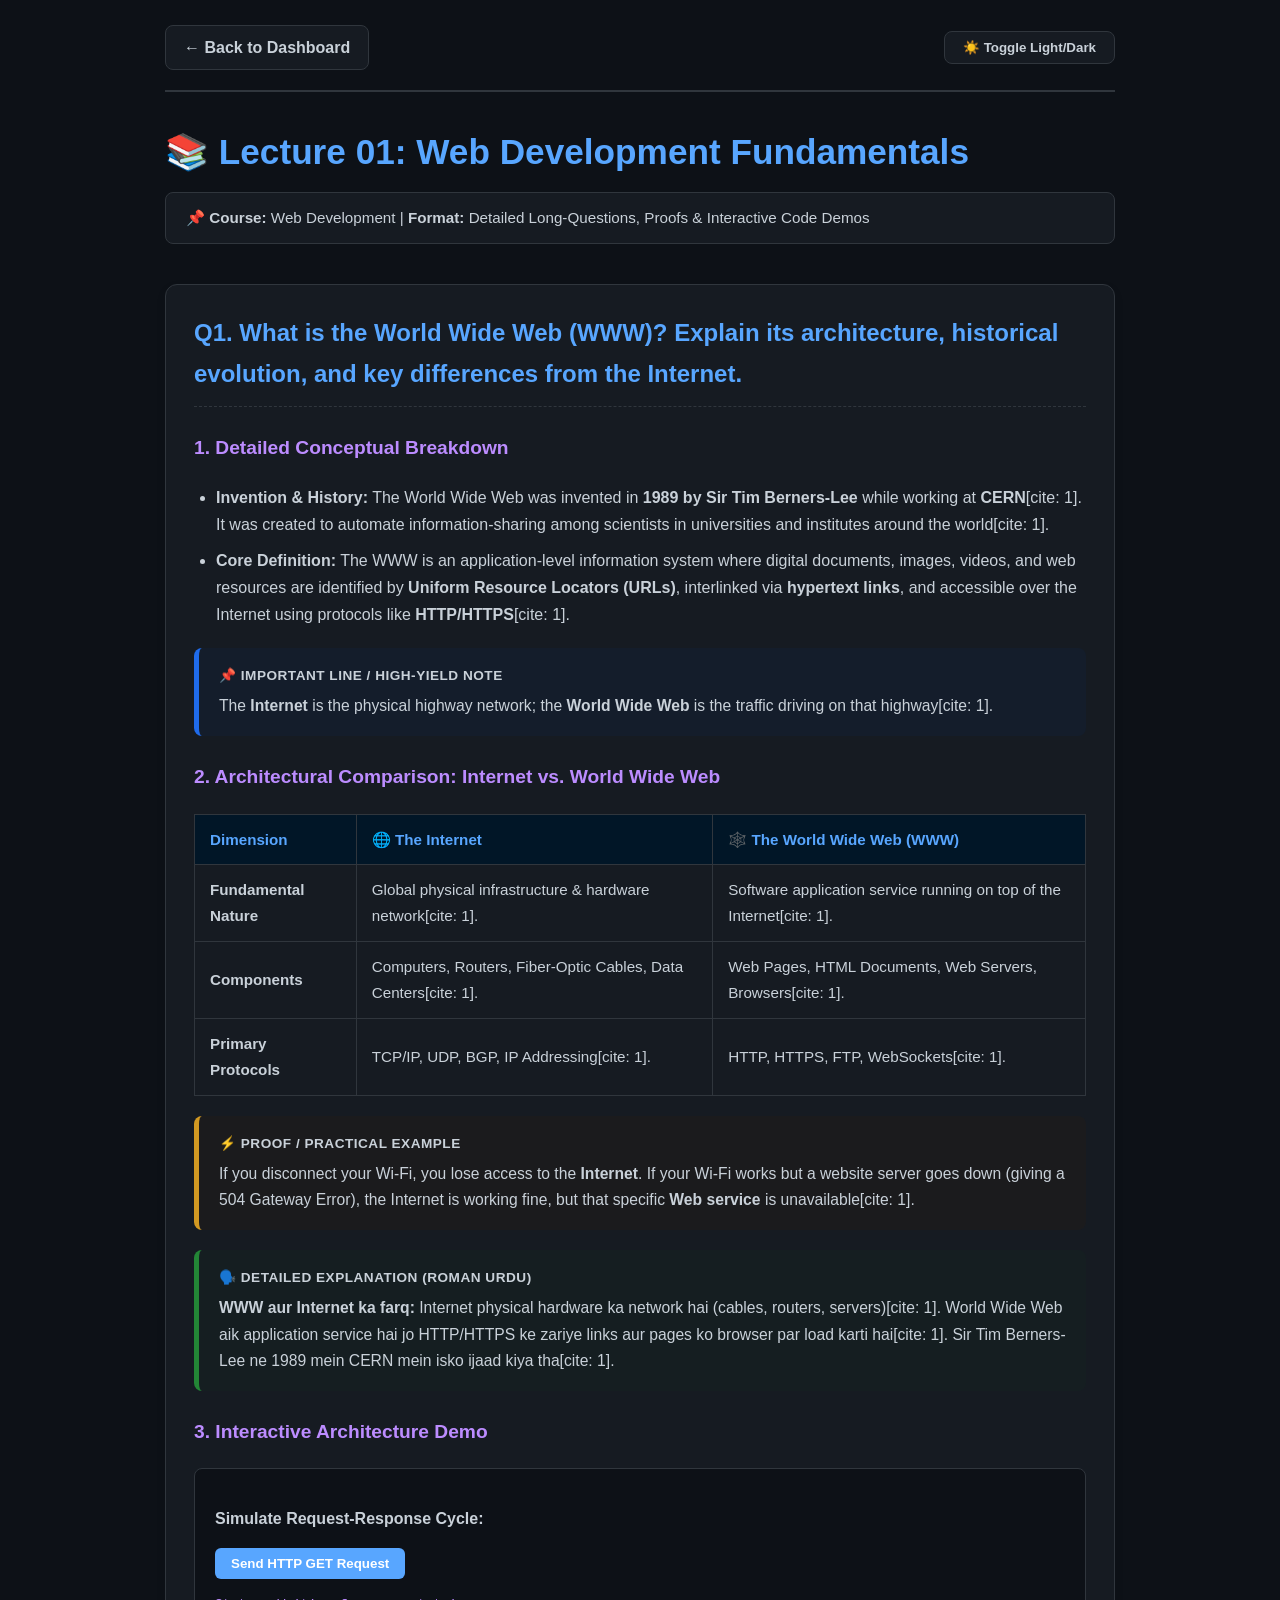
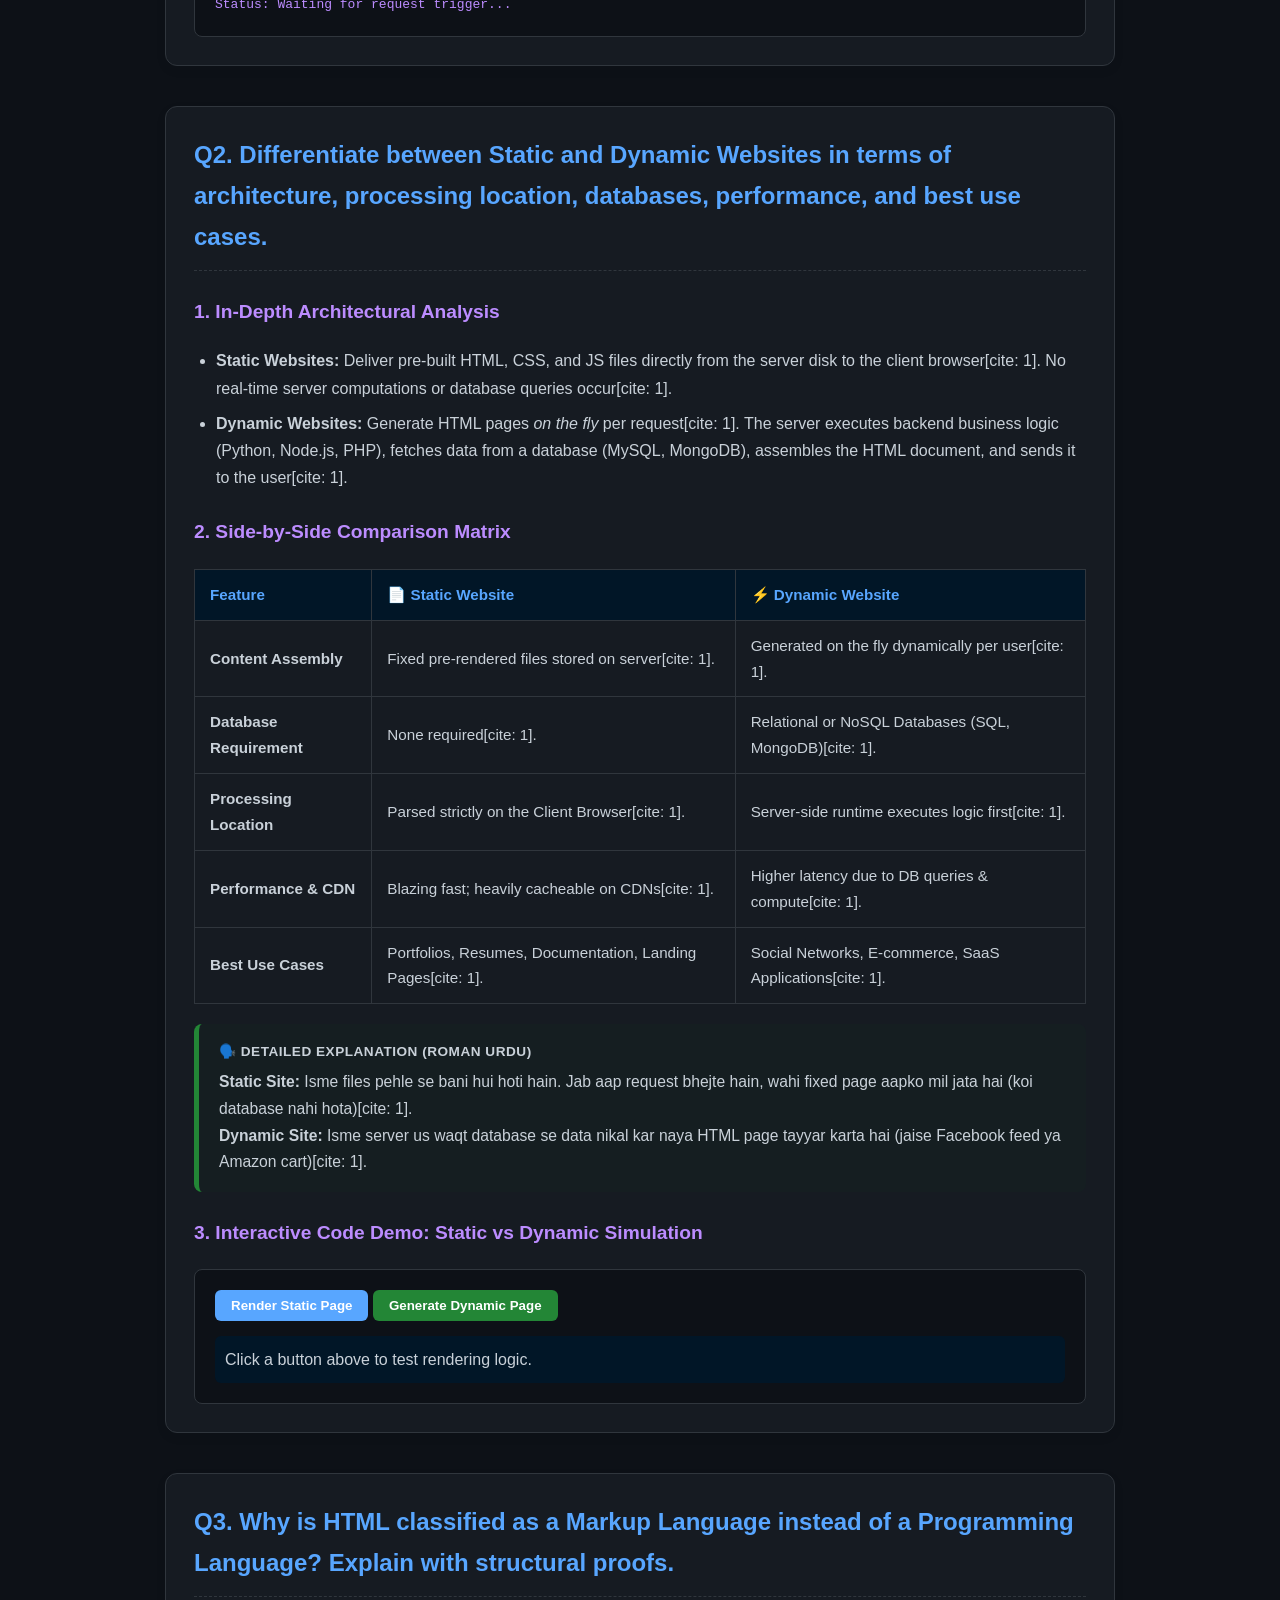
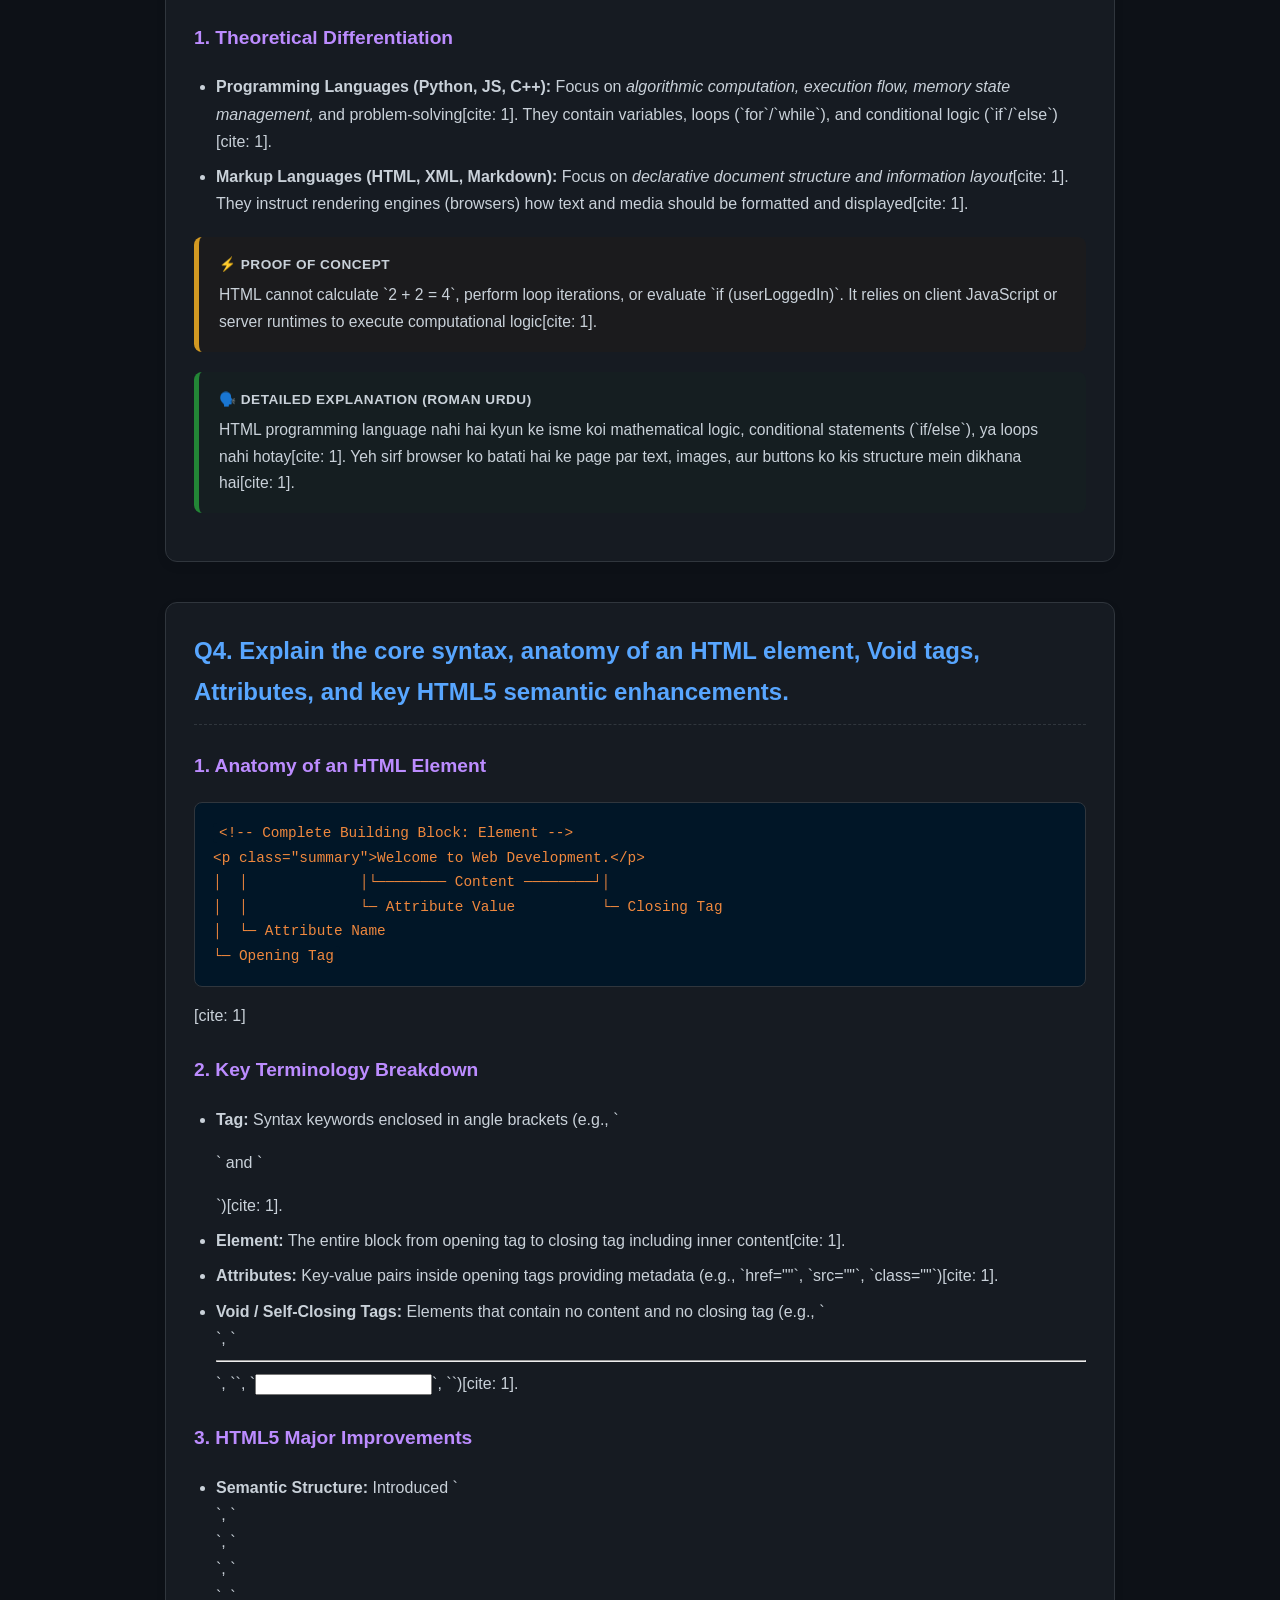
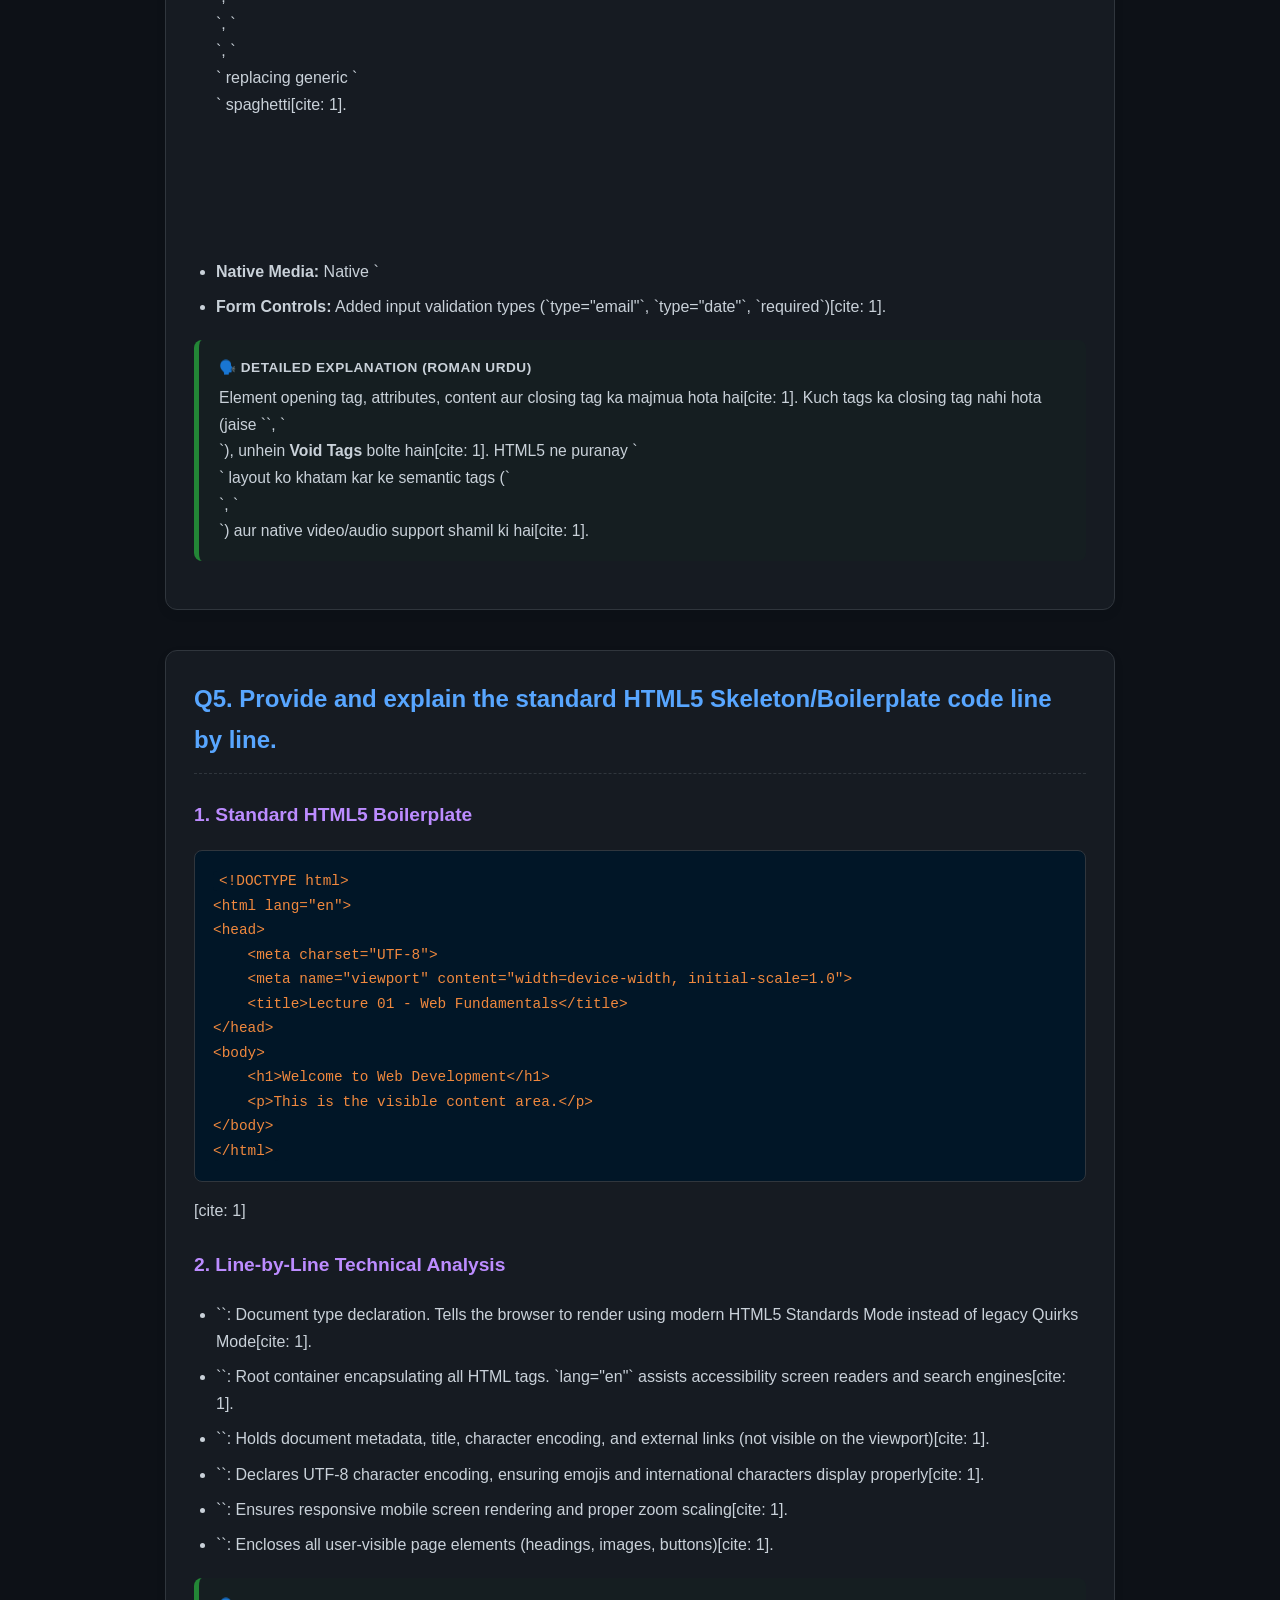
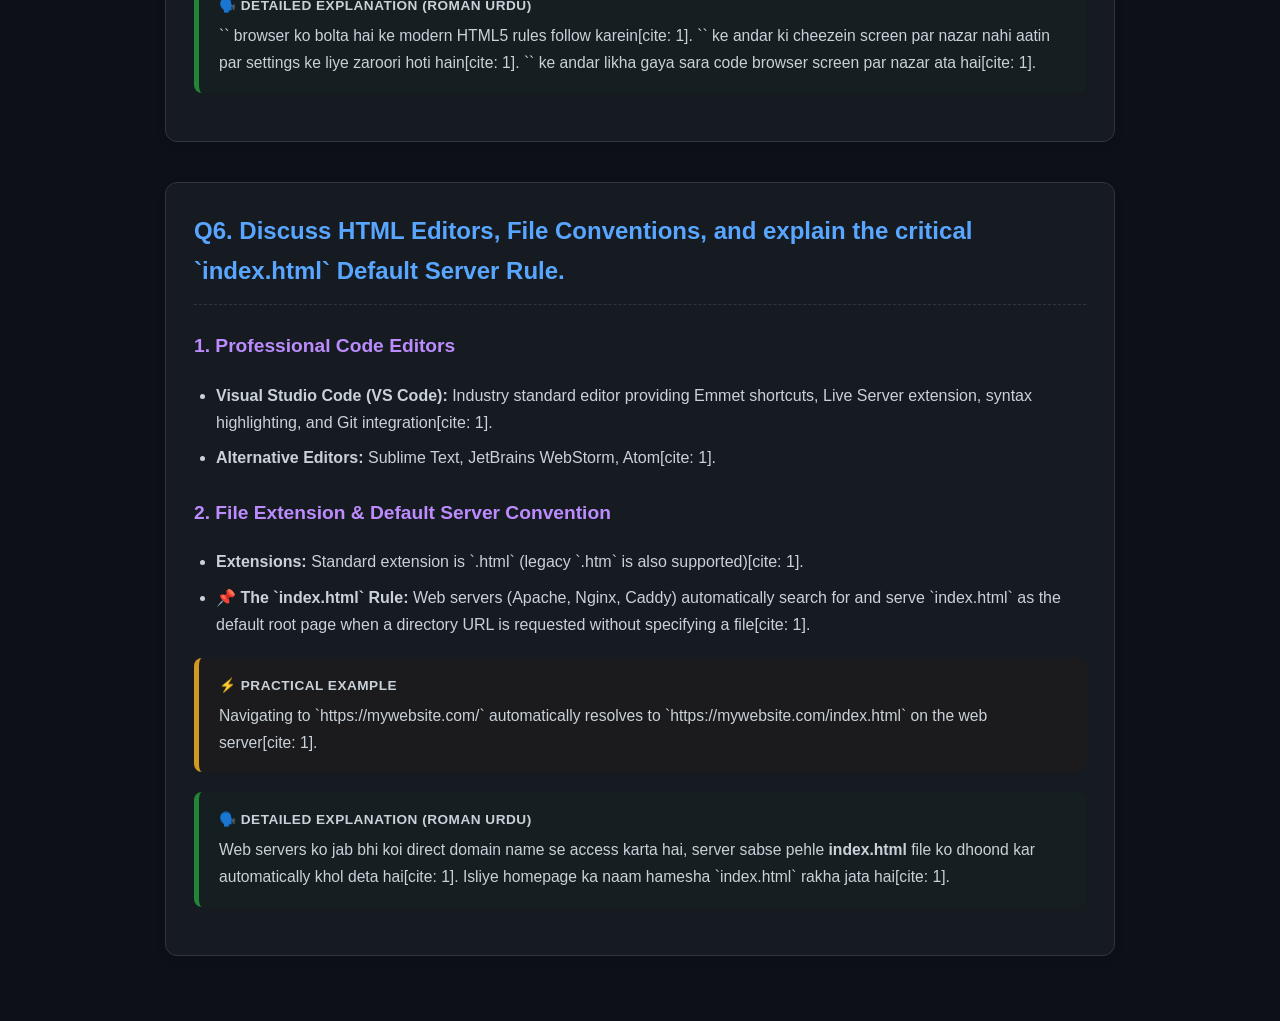
==== lec-1.html @ b2ad48d8 "Create lec-1.html Add comprehensive lecture notes on web fundamentals" ====
<!DOCTYPE html>
<html lang="en" data-theme="dark">
<head>
    <meta charset="UTF-8">
    <meta name="viewport" content="width=device-width, initial-scale=1.0">
    <title>Lecture 01 - Comprehensive Master Notes (Web Fundamentals)</title>
    <style>
        /* ==========================================
           1. CSS VARIABLES & THEME STYLING
           ========================================== */
        :root {
            --bg-color: #0d1117;
            --card-bg: #161b22;
            --border-color: #30363d;
            --text-main: #c9d1d9;
            --text-muted: #8b949e;
            --accent-blue: #58a6ff;
            --accent-green: #238636;
            --accent-yellow: #d29922;
            --accent-purple: #bc8cff;
            --code-bg: #011627;
            --box-info-bg: #0d2d6c22;
            --box-info-border: #1f6beb;
            --box-urdu-bg: #0f382222;
            --box-urdu-border: #238636;
            --box-proof-bg: #3b230022;
            --box-proof-border: #d29922;
        }

        [data-theme="light"] {
            --bg-color: #f6f8fa;
            --card-bg: #ffffff;
            --border-color: #d0d7de;
            --text-main: #24292f;
            --text-muted: #57606a;
            --accent-blue: #0969da;
            --accent-green: #1f883d;
            --accent-yellow: #9a6700;
            --accent-purple: #8250df;
            --code-bg: #f3f4f6;
            --box-info-bg: #ddf4ff;
            --box-info-border: #54aafd;
            --box-urdu-bg: #dafbe1;
            --box-urdu-border: #4ac26b;
            --box-proof-bg: #fff8c5;
            --box-proof-border: #d4a72c;
        }

        body {
            font-family: 'Segoe UI', -apple-system, BlinkMacSystemFont, Roboto, Oxygen, Ubuntu, Cantarell, sans-serif;
            background-color: var(--bg-color);
            color: var(--text-main);
            line-height: 1.7;
            margin: 0;
            padding: 25px 15px;
            transition: all 0.3s ease;
        }

        .container {
            max-width: 950px;
            margin: 0 auto;
        }

        /* Top Navigation Header */
        .top-nav {
            display: flex;
            justify-content: space-between;
            align-items: center;
            padding-bottom: 20px;
            border-bottom: 2px solid var(--border-color);
            margin-bottom: 30px;
        }

        .nav-btn {
            background-color: var(--card-bg);
            color: var(--text-main);
            border: 1px solid var(--border-color);
            padding: 8px 18px;
            border-radius: 8px;
            text-decoration: none;
            font-weight: 600;
            cursor: pointer;
            transition: all 0.2s;
        }

        .nav-btn:hover {
            border-color: var(--accent-blue);
            color: var(--accent-blue);
        }

        /* Main Page Titles */
        .main-title {
            color: var(--accent-blue);
            font-size: 2.2rem;
            margin-bottom: 10px;
        }

        .meta-bar {
            background-color: var(--card-bg);
            border: 1px solid var(--border-color);
            padding: 12px 20px;
            border-radius: 8px;
            font-size: 0.95rem;
            margin-bottom: 40px;
        }

        /* Question Section Block */
        .question-card {
            background-color: var(--card-bg);
            border: 1px solid var(--border-color);
            border-radius: 12px;
            padding: 28px;
            margin-bottom: 40px;
            box-shadow: 0 4px 12px rgba(0, 0, 0, 0.05);
        }

        .question-title {
            color: var(--accent-blue);
            font-size: 1.5rem;
            margin-top: 0;
            border-bottom: 1px dashed var(--border-color);
            padding-bottom: 12px;
        }

        h3 {
            color: var(--accent-purple);
            margin-top: 25px;
            font-size: 1.2rem;
        }

        /* Callout Boxes (Info, Urdu, Proofs) */
        .box {
            padding: 16px 20px;
            border-radius: 8px;
            margin: 20px 0;
            border-left: 5px solid;
            font-size: 0.98rem;
        }

        .box-info {
            background-color: var(--box-info-bg);
            border-color: var(--box-info-border);
        }

        .box-urdu {
            background-color: var(--box-urdu-bg);
            border-color: var(--box-urdu-border);
        }

        .box-proof {
            background-color: var(--box-proof-bg);
            border-color: var(--box-proof-border);
        }

        .box-title {
            font-weight: 700;
            margin-bottom: 6px;
            text-transform: uppercase;
            font-size: 0.85rem;
            letter-spacing: 0.5px;
        }

        /* Lists and Bullets */
        ul, ol {
            padding-left: 22px;
        }

        li {
            margin-bottom: 8px;
        }

        /* Comparison Table Styling */
        .table-responsive {
            overflow-x: auto;
            margin: 20px 0;
        }

        table {
            width: 100%;
            border-collapse: collapse;
            font-size: 0.95rem;
            text-align: left;
        }

        th, td {
            padding: 12px 15px;
            border: 1px solid var(--border-color);
        }

        th {
            background-color: var(--code-bg);
            color: var(--accent-blue);
        }

        /* Code Blocks & Demos */
        pre {
            background-color: var(--code-bg);
            color: #e6edf3;
            padding: 18px;
            border-radius: 8px;
            overflow-x: auto;
            font-family: 'Consolas', 'Courier New', monospace;
            font-size: 0.9rem;
            border: 1px solid var(--border-color);
        }

        code {
            font-family: 'Consolas', 'Courier New', monospace;
            background-color: var(--code-bg);
            color: #f0883e;
            padding: 2px 6px;
            border-radius: 4px;
        }

        .demo-area {
            background: var(--bg-color);
            border: 1px solid var(--border-color);
            padding: 20px;
            border-radius: 8px;
            margin-top: 15px;
        }

        /* Buttons & Interactive Elements */
        .action-btn {
            background-color: var(--accent-blue);
            color: #ffffff;
            border: none;
            padding: 8px 16px;
            border-radius: 6px;
            cursor: pointer;
            font-weight: 600;
        }

        .action-btn:hover {
            opacity: 0.9;
        }
    </style>
</head>
<body>

<div class="container">

    <!-- Top Bar -->
    <div class="top-nav">
        <a href="../index.html" class="nav-btn">← Back to Dashboard</a>
        <button class="nav-btn" id="themeToggleBtn">☀️ Toggle Light/Dark</button>
    </div>

    <!-- Main Header -->
    <h1 class="main-title">📚 Lecture 01: Web Development Fundamentals</h1>
    <div class="meta-bar">
        📌 <strong>Course:</strong> Web Development | <strong>Format:</strong> Detailed Long-Questions, Proofs & Interactive Code Demos
    </div>

    <!-- ==========================================
         QUESTION 1
         ========================================== -->
    <section class="question-card">
        <h2 class="question-title">Q1. What is the World Wide Web (WWW)? Explain its architecture, historical evolution, and key differences from the Internet.</h2>

        <h3>1. Detailed Conceptual Breakdown</h3>
        <ul>
            <li><strong>Invention & History:</strong> The World Wide Web was invented in <strong>1989 by Sir Tim Berners-Lee</strong> while working at <strong>CERN</strong>[cite: 1]. It was created to automate information-sharing among scientists in universities and institutes around the world[cite: 1].</li>
            <li><strong>Core Definition:</strong> The WWW is an application-level information system where digital documents, images, videos, and web resources are identified by <strong>Uniform Resource Locators (URLs)</strong>, interlinked via <strong>hypertext links</strong>, and accessible over the Internet using protocols like <strong>HTTP/HTTPS</strong>[cite: 1].</li>
        </ul>

        <div class="box box-info">
            <div class="box-title">📌 Important Line / High-Yield Note</div>
            The <strong>Internet</strong> is the physical highway network; the <strong>World Wide Web</strong> is the traffic driving on that highway[cite: 1].
        </div>

        <h3>2. Architectural Comparison: Internet vs. World Wide Web</h3>
        <div class="table-responsive">
            <table>
                <thead>
                    <tr>
                        <th>Dimension</th>
                        <th>🌐 The Internet</th>
                        <th>🕸️ The World Wide Web (WWW)</th>
                    </tr>
                </thead>
                <tbody>
                    <tr>
                        <td><strong>Fundamental Nature</strong></td>
                        <td>Global physical infrastructure & hardware network[cite: 1].</td>
                        <td>Software application service running on top of the Internet[cite: 1].</td>
                    </tr>
                    <tr>
                        <td><strong>Components</strong></td>
                        <td>Computers, Routers, Fiber-Optic Cables, Data Centers[cite: 1].</td>
                        <td>Web Pages, HTML Documents, Web Servers, Browsers[cite: 1].</td>
                    </tr>
                    <tr>
                        <td><strong>Primary Protocols</strong></td>
                        <td>TCP/IP, UDP, BGP, IP Addressing[cite: 1].</td>
                        <td>HTTP, HTTPS, FTP, WebSockets[cite: 1].</td>
                    </tr>
                </tbody>
            </table>
        </div>

        <div class="box box-proof">
            <div class="box-title">⚡ Proof / Practical Example</div>
            If you disconnect your Wi-Fi, you lose access to the <strong>Internet</strong>. If your Wi-Fi works but a website server goes down (giving a 504 Gateway Error), the Internet is working fine, but that specific <strong>Web service</strong> is unavailable[cite: 1].
        </div>

        <div class="box box-urdu">
            <div class="box-title">🗣️ Detailed Explanation (Roman Urdu)</div>
            <strong>WWW aur Internet ka farq:</strong> Internet physical hardware ka network hai (cables, routers, servers)[cite: 1]. World Wide Web aik application service hai jo HTTP/HTTPS ke zariye links aur pages ko browser par load karti hai[cite: 1]. Sir Tim Berners-Lee ne 1989 mein CERN mein isko ijaad kiya tha[cite: 1].
        </div>

        <h3>3. Interactive Architecture Demo</h3>
        <div class="demo-area">
            <p><strong>Simulate Request-Response Cycle:</strong></p>
            <button class="action-btn" onclick="runArchitectureDemo()">Send HTTP GET Request</button>
            <div id="archDemoResult" style="margin-top: 15px; font-family: monospace; color: var(--accent-purple);">
                Status: Waiting for request trigger...
            </div>
        </div>
    </section>

    <!-- ==========================================
         QUESTION 2
         ========================================== -->
    <section class="question-card">
        <h2 class="question-title">Q2. Differentiate between Static and Dynamic Websites in terms of architecture, processing location, databases, performance, and best use cases.</h2>

        <h3>1. In-Depth Architectural Analysis</h3>
        <ul>
            <li><strong>Static Websites:</strong> Deliver pre-built HTML, CSS, and JS files directly from the server disk to the client browser[cite: 1]. No real-time server computations or database queries occur[cite: 1].</li>
            <li><strong>Dynamic Websites:</strong> Generate HTML pages <em>on the fly</em> per request[cite: 1]. The server executes backend business logic (Python, Node.js, PHP), fetches data from a database (MySQL, MongoDB), assembles the HTML document, and sends it to the user[cite: 1].</li>
        </ul>

        <h3>2. Side-by-Side Comparison Matrix</h3>
        <div class="table-responsive">
            <table>
                <thead>
                    <tr>
                        <th>Feature</th>
                        <th>📄 Static Website</th>
                        <th>⚡ Dynamic Website</th>
                    </tr>
                </thead>
                <tbody>
                    <tr>
                        <td><strong>Content Assembly</strong></td>
                        <td>Fixed pre-rendered files stored on server[cite: 1].</td>
                        <td>Generated on the fly dynamically per user[cite: 1].</td>
                    </tr>
                    <tr>
                        <td><strong>Database Requirement</strong></td>
                        <td>None required[cite: 1].</td>
                        <td>Relational or NoSQL Databases (SQL, MongoDB)[cite: 1].</td>
                    </tr>
                    <tr>
                        <td><strong>Processing Location</strong></td>
                        <td>Parsed strictly on the Client Browser[cite: 1].</td>
                        <td>Server-side runtime executes logic first[cite: 1].</td>
                    </tr>
                    <tr>
                        <td><strong>Performance & CDN</strong></td>
                        <td>Blazing fast; heavily cacheable on CDNs[cite: 1].</td>
                        <td>Higher latency due to DB queries & compute[cite: 1].</td>
                    </tr>
                    <tr>
                        <td><strong>Best Use Cases</strong></td>
                        <td>Portfolios, Resumes, Documentation, Landing Pages[cite: 1].</td>
                        <td>Social Networks, E-commerce, SaaS Applications[cite: 1].</td>
                    </tr>
                </tbody>
            </table>
        </div>

        <div class="box box-urdu">
            <div class="box-title">🗣️ Detailed Explanation (Roman Urdu)</div>
            <strong>Static Site:</strong> Isme files pehle se bani hui hoti hain. Jab aap request bhejte hain, wahi fixed page aapko mil jata hai (koi database nahi hota)[cite: 1].<br>
            <strong>Dynamic Site:</strong> Isme server us waqt database se data nikal kar naya HTML page tayyar karta hai (jaise Facebook feed ya Amazon cart)[cite: 1].
        </div>

        <h3>3. Interactive Code Demo: Static vs Dynamic Simulation</h3>
        <div class="demo-area">
            <button class="action-btn" onclick="showStaticContent()">Render Static Page</button>
            <button class="action-btn" onclick="generateDynamicContent()" style="background-color: var(--accent-green);">Generate Dynamic Page</button>
            <div id="renderOutput" style="margin-top: 15px; padding: 10px; background: var(--code-bg); border-radius: 6px;">
                Click a button above to test rendering logic.
            </div>
        </div>
    </section>

    <!-- ==========================================
         QUESTION 3
         ========================================== -->
    <section class="question-card">
        <h2 class="question-title">Q3. Why is HTML classified as a Markup Language instead of a Programming Language? Explain with structural proofs.</h2>

        <h3>1. Theoretical Differentiation</h3>
        <ul>
            <li><strong>Programming Languages (Python, JS, C++):</strong> Focus on <em>algorithmic computation, execution flow, memory state management,</em> and problem-solving[cite: 1]. They contain variables, loops (`for`/`while`), and conditional logic (`if`/`else`)[cite: 1].</li>
            <li><strong>Markup Languages (HTML, XML, Markdown):</strong> Focus on <em>declarative document structure and information layout</em>[cite: 1]. They instruct rendering engines (browsers) how text and media should be formatted and displayed[cite: 1].</li>
        </ul>

        <div class="box box-proof">
            <div class="box-title">⚡ Proof of Concept</div>
            HTML cannot calculate `2 + 2 = 4`, perform loop iterations, or evaluate `if (userLoggedIn)`. It relies on client JavaScript or server runtimes to execute computational logic[cite: 1].
        </div>

        <div class="box box-urdu">
            <div class="box-title">🗣️ Detailed Explanation (Roman Urdu)</div>
            HTML programming language nahi hai kyun ke isme koi mathematical logic, conditional statements (`if/else`), ya loops nahi hotay[cite: 1]. Yeh sirf browser ko batati hai ke page par text, images, aur buttons ko kis structure mein dikhana hai[cite: 1].
        </div>
    </section>

    <!-- ==========================================
         QUESTION 4
         ========================================== -->
    <section class="question-card">
        <h2 class="question-title">Q4. Explain the core syntax, anatomy of an HTML element, Void tags, Attributes, and key HTML5 semantic enhancements.</h2>

        <h3>1. Anatomy of an HTML Element</h3>
        <pre><code>&lt;!-- Complete Building Block: Element --&gt;
&lt;p class="summary"&gt;Welcome to Web Development.&lt;/p&gt;
│  │             │└──────── Content ────────┘│
│  │             └─ Attribute Value          └─ Closing Tag
│  └─ Attribute Name
└─ Opening Tag</code></pre>[cite: 1]

        <h3>2. Key Terminology Breakdown</h3>
        <ul>
            <li><strong>Tag:</strong> Syntax keywords enclosed in angle brackets (e.g., `<p>` and `</p>`)[cite: 1].</li>
            <li><strong>Element:</strong> The entire block from opening tag to closing tag including inner content[cite: 1].</li>
            <li><strong>Attributes:</strong> Key-value pairs inside opening tags providing metadata (e.g., `href=""`, `src=""`, `class=""`)[cite: 1].</li>
            <li><strong>Void / Self-Closing Tags:</strong> Elements that contain no content and no closing tag (e.g., `<br>`, `<hr>`, `<img>`, `<input>`, `<meta>`)[cite: 1].</li>
        </ul>

        <h3>3. HTML5 Major Improvements</h3>
        <ul>
            <li><strong>Semantic Structure:</strong> Introduced `<header>`, `<nav>`, `<main>`, `<article>`, `<section>`, `<aside>`, `<footer>` replacing generic `<div>` spaghetti[cite: 1].</li>
            <li><strong>Native Media:</strong> Native `<video>` and `<audio>` tags removed dependence on plugins like Adobe Flash[cite: 1].</li>
            <li><strong>Form Controls:</strong> Added input validation types (`type="email"`, `type="date"`, `required`)[cite: 1].</li>
        </ul>

        <div class="box box-urdu">
            <div class="box-title">🗣️ Detailed Explanation (Roman Urdu)</div>
            Element opening tag, attributes, content aur closing tag ka majmua hota hai[cite: 1]. Kuch tags ka closing tag nahi hota (jaise `<img>`, `<br>`), unhein <strong>Void Tags</strong> bolte hain[cite: 1]. HTML5 ne puranay `<div>` layout ko khatam kar ke semantic tags (`<header>`, `<footer>`) aur native video/audio support shamil ki hai[cite: 1].
        </div>
    </section>

    <!-- ==========================================
         QUESTION 5
         ========================================== -->
    <section class="question-card">
        <h2 class="question-title">Q5. Provide and explain the standard HTML5 Skeleton/Boilerplate code line by line.</h2>

        <h3>1. Standard HTML5 Boilerplate</h3>
        <pre><code>&lt;!DOCTYPE html&gt;
&lt;html lang="en"&gt;
&lt;head&gt;
    &lt;meta charset="UTF-8"&gt;
    &lt;meta name="viewport" content="width=device-width, initial-scale=1.0"&gt;
    &lt;title&gt;Lecture 01 - Web Fundamentals&lt;/title&gt;
&lt;/head&gt;
&lt;body&gt;
    &lt;h1&gt;Welcome to Web Development&lt;/h1&gt;
    &lt;p&gt;This is the visible content area.&lt;/p&gt;
&lt;/body&gt;
&lt;/html&gt;</code></pre>[cite: 1]

        <h3>2. Line-by-Line Technical Analysis</h3>
        <ul>
            <li>`<!DOCTYPE html>`: Document type declaration. Tells the browser to render using modern HTML5 Standards Mode instead of legacy Quirks Mode[cite: 1].</li>
            <li>`<html lang="en">`: Root container encapsulating all HTML tags. `lang="en"` assists accessibility screen readers and search engines[cite: 1].</li>
            <li>`<head>`: Holds document metadata, title, character encoding, and external links (not visible on the viewport)[cite: 1].</li>
            <li>`<meta charset="UTF-8">`: Declares UTF-8 character encoding, ensuring emojis and international characters display properly[cite: 1].</li>
            <li>`<meta name="viewport" content="...">`: Ensures responsive mobile screen rendering and proper zoom scaling[cite: 1].</li>
            <li>`<body>`: Encloses all user-visible page elements (headings, images, buttons)[cite: 1].</li>
        </ul>

        <div class="box box-urdu">
            <div class="box-title">🗣️ Detailed Explanation (Roman Urdu)</div>
            `<!DOCTYPE html>` browser ko bolta hai ke modern HTML5 rules follow karein[cite: 1]. `<head>` ke andar ki cheezein screen par nazar nahi aatin par settings ke liye zaroori hoti hain[cite: 1]. `<body>` ke andar likha gaya sara code browser screen par nazar ata hai[cite: 1].
        </div>
    </section>

    <!-- ==========================================
         QUESTION 6
         ========================================== -->
    <section class="question-card">
        <h2 class="question-title">Q6. Discuss HTML Editors, File Conventions, and explain the critical `index.html` Default Server Rule.</h2>

        <h3>1. Professional Code Editors</h3>
        <ul>
            <li><strong>Visual Studio Code (VS Code):</strong> Industry standard editor providing Emmet shortcuts, Live Server extension, syntax highlighting, and Git integration[cite: 1].</li>
            <li><strong>Alternative Editors:</strong> Sublime Text, JetBrains WebStorm, Atom[cite: 1].</li>
        </ul>

        <h3>2. File Extension & Default Server Convention</h3>
        <ul>
            <li><strong>Extensions:</strong> Standard extension is `.html` (legacy `.htm` is also supported)[cite: 1].</li>
            <li>📌 <strong>The `index.html` Rule:</strong> Web servers (Apache, Nginx, Caddy) automatically search for and serve `index.html` as the default root page when a directory URL is requested without specifying a file[cite: 1].</li>
        </ul>

        <div class="box box-proof">
            <div class="box-title">⚡ Practical Example</div>
            Navigating to `https://mywebsite.com/` automatically resolves to `https://mywebsite.com/index.html` on the web server[cite: 1].
        </div>

        <div class="box box-urdu">
            <div class="box-title">🗣️ Detailed Explanation (Roman Urdu)</div>
            Web servers ko jab bhi koi direct domain name se access karta hai, server sabse pehle <strong>index.html</strong> file ko dhoond kar automatically khol deta hai[cite: 1]. Isliye homepage ka naam hamesha `index.html` rakha jata hai[cite: 1].
        </div>
    </section>

</div>

<!-- ==========================================
     JAVASCRIPT LOGIC (ALL IN ONE FILE)
     ========================================== -->
<script>
    // 1. Theme Toggle Logic
    const themeBtn = document.getElementById('themeToggleBtn');
    const htmlTag = document.documentElement;

    themeBtn.addEventListener('click', () => {
        const currentTheme = htmlTag.getAttribute('data-theme');
        if (currentTheme === 'dark') {
            htmlTag.setAttribute('data-theme', 'light');
        } else {
            htmlTag.setAttribute('data-theme', 'dark');
        }
    });

    // 2. Interactive Architecture Demo (Q1)
    function runArchitectureDemo() {
        const resultDiv = document.getElementById('archDemoResult');
        resultDiv.innerHTML = "⏳ 1. Client sends HTTP GET request to Server...";
        
        setTimeout(() => {
            resultDiv.innerHTML = "🔍 2. Server processes request & fetches index.html...";
        }, 1000);

        setTimeout(() => {
            resultDiv.innerHTML = "✅ 3. HTTP 200 OK Response returned! Page Rendered successfully.";
        }, 2200);
    }

    // 3. Static vs Dynamic Simulation (Q2)
    function showStaticContent() {
        const out = document.getElementById('renderOutput');
        out.innerHTML = `<strong>📄 Static Render:</strong> Returned fixed pre-written file content stored on server disk.<br><code>&lt;h1&gt;Welcome User&lt;/h1&gt;</code>`;
    }

    function generateDynamicContent() {
        const out = document.getElementById('renderOutput');
        const now = new Date().toLocaleTimeString();
        const randomUser = ["Bilal", "Ali", "Usman", "Sara"][Math.floor(Math.random() * 4)];
        out.innerHTML = `<strong>⚡ Dynamic Render (Database Query Success):</strong><br>Welcome back, <code>${randomUser}</code>! Live Time fetched from server: <code>${now}</code>`;
    }
</script>

</body>
</html>
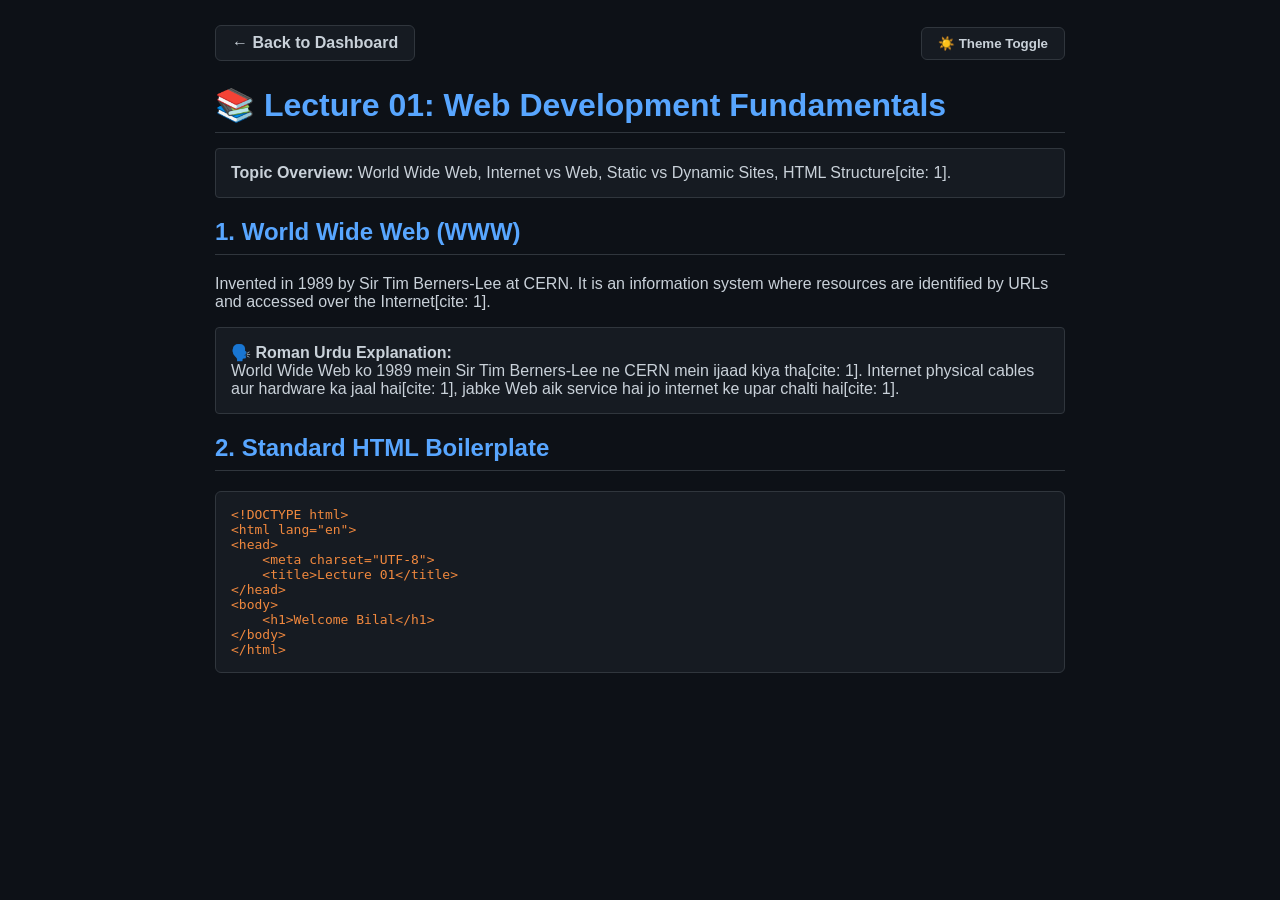
==== commit 21b16e99: "Refactor lecture HTML structure and styles Updated title and modified layout styles for better prese" ====
--- a/lec-1.html
+++ b/lec-1.html
@@ -3,559 +3,58 @@
 <head>
     <meta charset="UTF-8">
     <meta name="viewport" content="width=device-width, initial-scale=1.0">
-    <title>Lecture 01 - Comprehensive Master Notes (Web Fundamentals)</title>
+    <title>Lecture 01 - Web Fundamentals</title>
+    <link rel="stylesheet" href="style.css">
     <style>
-        /* ==========================================
-           1. CSS VARIABLES & THEME STYLING
-           ========================================== */
-        :root {
-            --bg-color: #0d1117;
-            --card-bg: #161b22;
-            --border-color: #30363d;
-            --text-main: #c9d1d9;
-            --text-muted: #8b949e;
-            --accent-blue: #58a6ff;
-            --accent-green: #238636;
-            --accent-yellow: #d29922;
-            --accent-purple: #bc8cff;
-            --code-bg: #011627;
-            --box-info-bg: #0d2d6c22;
-            --box-info-border: #1f6beb;
-            --box-urdu-bg: #0f382222;
-            --box-urdu-border: #238636;
-            --box-proof-bg: #3b230022;
-            --box-proof-border: #d29922;
-        }
-
-        [data-theme="light"] {
-            --bg-color: #f6f8fa;
-            --card-bg: #ffffff;
-            --border-color: #d0d7de;
-            --text-main: #24292f;
-            --text-muted: #57606a;
-            --accent-blue: #0969da;
-            --accent-green: #1f883d;
-            --accent-yellow: #9a6700;
-            --accent-purple: #8250df;
-            --code-bg: #f3f4f6;
-            --box-info-bg: #ddf4ff;
-            --box-info-border: #54aafd;
-            --box-urdu-bg: #dafbe1;
-            --box-urdu-border: #4ac26b;
-            --box-proof-bg: #fff8c5;
-            --box-proof-border: #d4a72c;
-        }
-
-        body {
-            font-family: 'Segoe UI', -apple-system, BlinkMacSystemFont, Roboto, Oxygen, Ubuntu, Cantarell, sans-serif;
-            background-color: var(--bg-color);
-            color: var(--text-main);
-            line-height: 1.7;
-            margin: 0;
-            padding: 25px 15px;
-            transition: all 0.3s ease;
-        }
-
-        .container {
-            max-width: 950px;
-            margin: 0 auto;
-        }
-
-        /* Top Navigation Header */
-        .top-nav {
-            display: flex;
-            justify-content: space-between;
-            align-items: center;
-            padding-bottom: 20px;
-            border-bottom: 2px solid var(--border-color);
-            margin-bottom: 30px;
-        }
-
-        .nav-btn {
-            background-color: var(--card-bg);
-            color: var(--text-main);
-            border: 1px solid var(--border-color);
-            padding: 8px 18px;
-            border-radius: 8px;
-            text-decoration: none;
-            font-weight: 600;
-            cursor: pointer;
-            transition: all 0.2s;
-        }
-
-        .nav-btn:hover {
-            border-color: var(--accent-blue);
-            color: var(--accent-blue);
-        }
-
-        /* Main Page Titles */
-        .main-title {
-            color: var(--accent-blue);
-            font-size: 2.2rem;
-            margin-bottom: 10px;
-        }
-
-        .meta-bar {
-            background-color: var(--card-bg);
-            border: 1px solid var(--border-color);
-            padding: 12px 20px;
-            border-radius: 8px;
-            font-size: 0.95rem;
-            margin-bottom: 40px;
-        }
-
-        /* Question Section Block */
-        .question-card {
-            background-color: var(--card-bg);
-            border: 1px solid var(--border-color);
-            border-radius: 12px;
-            padding: 28px;
-            margin-bottom: 40px;
-            box-shadow: 0 4px 12px rgba(0, 0, 0, 0.05);
-        }
-
-        .question-title {
-            color: var(--accent-blue);
-            font-size: 1.5rem;
-            margin-top: 0;
-            border-bottom: 1px dashed var(--border-color);
-            padding-bottom: 12px;
-        }
-
-        h3 {
-            color: var(--accent-purple);
-            margin-top: 25px;
-            font-size: 1.2rem;
-        }
-
-        /* Callout Boxes (Info, Urdu, Proofs) */
-        .box {
-            padding: 16px 20px;
-            border-radius: 8px;
-            margin: 20px 0;
-            border-left: 5px solid;
-            font-size: 0.98rem;
-        }
-
-        .box-info {
-            background-color: var(--box-info-bg);
-            border-color: var(--box-info-border);
-        }
-
-        .box-urdu {
-            background-color: var(--box-urdu-bg);
-            border-color: var(--box-urdu-border);
-        }
-
-        .box-proof {
-            background-color: var(--box-proof-bg);
-            border-color: var(--box-proof-border);
-        }
-
-        .box-title {
-            font-weight: 700;
-            margin-bottom: 6px;
-            text-transform: uppercase;
-            font-size: 0.85rem;
-            letter-spacing: 0.5px;
-        }
-
-        /* Lists and Bullets */
-        ul, ol {
-            padding-left: 22px;
-        }
-
-        li {
-            margin-bottom: 8px;
-        }
-
-        /* Comparison Table Styling */
-        .table-responsive {
-            overflow-x: auto;
-            margin: 20px 0;
-        }
-
-        table {
-            width: 100%;
-            border-collapse: collapse;
-            font-size: 0.95rem;
-            text-align: left;
-        }
-
-        th, td {
-            padding: 12px 15px;
-            border: 1px solid var(--border-color);
-        }
-
-        th {
-            background-color: var(--code-bg);
-            color: var(--accent-blue);
-        }
-
-        /* Code Blocks & Demos */
-        pre {
-            background-color: var(--code-bg);
-            color: #e6edf3;
-            padding: 18px;
-            border-radius: 8px;
-            overflow-x: auto;
-            font-family: 'Consolas', 'Courier New', monospace;
-            font-size: 0.9rem;
-            border: 1px solid var(--border-color);
-        }
-
-        code {
-            font-family: 'Consolas', 'Courier New', monospace;
-            background-color: var(--code-bg);
-            color: #f0883e;
-            padding: 2px 6px;
-            border-radius: 4px;
-        }
-
-        .demo-area {
-            background: var(--bg-color);
-            border: 1px solid var(--border-color);
-            padding: 20px;
-            border-radius: 8px;
-            margin-top: 15px;
-        }
-
-        /* Buttons & Interactive Elements */
-        .action-btn {
-            background-color: var(--accent-blue);
-            color: #ffffff;
-            border: none;
-            padding: 8px 16px;
-            border-radius: 6px;
-            cursor: pointer;
-            font-weight: 600;
-        }
-
-        .action-btn:hover {
-            opacity: 0.9;
-        }
+        body { max-width: 850px; margin: 0 auto; padding: 25px; }
+        .top-nav { display: flex; justify-content: space-between; margin-bottom: 25px; align-items: center; }
+        .back-btn { padding: 8px 16px; background: var(--card-bg); border: 1px solid var(--border-color); border-radius: 6px; color: var(--text-color); font-weight: bold; text-decoration: none; }
+        h1, h2 { color: var(--accent-color); border-bottom: 1px solid var(--border-color); padding-bottom: 8px; }
+        .highlight { background-color: var(--card-bg); border-left: 4px solid var(--accent-color); padding: 15px; margin: 15px 0; border-radius: 4px; border: 1px solid var(--border-color); }
+        .urdu-exp { background-color: var(--card-bg); border-left: 4px solid #238636; padding: 15px; margin: 15px 0; border-radius: 4px; border: 1px solid var(--border-color); }
+        pre { background-color: var(--card-bg); padding: 15px; border-radius: 6px; overflow-x: auto; border: 1px solid var(--border-color); }
+        code { color: #f0883e; font-family: monospace; }
     </style>
 </head>
 <body>
 
-<div class="container">
+<div class="top-nav">
+    <a href="index.html" class="back-btn">← Back to Dashboard</a>
+    <button onclick="toggleTheme()" class="back-btn" id="themeBtn">☀️ Theme Toggle</button>
+</div>
 
-    <!-- Top Bar -->
-    <div class="top-nav">
-        <a href="../index.html" class="nav-btn">← Back to Dashboard</a>
-        <button class="nav-btn" id="themeToggleBtn">☀️ Toggle Light/Dark</button>
-    </div>
+<h1>📚 Lecture 01: Web Development Fundamentals</h1>
 
-    <!-- Main Header -->
-    <h1 class="main-title">📚 Lecture 01: Web Development Fundamentals</h1>
-    <div class="meta-bar">
-        📌 <strong>Course:</strong> Web Development | <strong>Format:</strong> Detailed Long-Questions, Proofs & Interactive Code Demos
-    </div>
+<div class="highlight">
+    <strong>Topic Overview:</strong> World Wide Web, Internet vs Web, Static vs Dynamic Sites, HTML Structure[cite: 1].
+</div>
 
-    <!-- ==========================================
-         QUESTION 1
-         ========================================== -->
-    <section class="question-card">
-        <h2 class="question-title">Q1. What is the World Wide Web (WWW)? Explain its architecture, historical evolution, and key differences from the Internet.</h2>
+<h2>1. World Wide Web (WWW)</h2>
+<p>Invented in 1989 by Sir Tim Berners-Lee at CERN. It is an information system where resources are identified by URLs and accessed over the Internet[cite: 1].</p>
 
-        <h3>1. Detailed Conceptual Breakdown</h3>
-        <ul>
-            <li><strong>Invention & History:</strong> The World Wide Web was invented in <strong>1989 by Sir Tim Berners-Lee</strong> while working at <strong>CERN</strong>[cite: 1]. It was created to automate information-sharing among scientists in universities and institutes around the world[cite: 1].</li>
-            <li><strong>Core Definition:</strong> The WWW is an application-level information system where digital documents, images, videos, and web resources are identified by <strong>Uniform Resource Locators (URLs)</strong>, interlinked via <strong>hypertext links</strong>, and accessible over the Internet using protocols like <strong>HTTP/HTTPS</strong>[cite: 1].</li>
-        </ul>
+<div class="urdu-exp">
+    <strong>🗣️ Roman Urdu Explanation:</strong><br>
+    World Wide Web ko 1989 mein Sir Tim Berners-Lee ne CERN mein ijaad kiya tha[cite: 1]. Internet physical cables aur hardware ka jaal hai[cite: 1], jabke Web aik service hai jo internet ke upar chalti hai[cite: 1].
+</div>
 
-        <div class="box box-info">
-            <div class="box-title">📌 Important Line / High-Yield Note</div>
-            The <strong>Internet</strong> is the physical highway network; the <strong>World Wide Web</strong> is the traffic driving on that highway[cite: 1].
-        </div>
-
-        <h3>2. Architectural Comparison: Internet vs. World Wide Web</h3>
-        <div class="table-responsive">
-            <table>
-                <thead>
-                    <tr>
-                        <th>Dimension</th>
-                        <th>🌐 The Internet</th>
-                        <th>🕸️ The World Wide Web (WWW)</th>
-                    </tr>
-                </thead>
-                <tbody>
-                    <tr>
-                        <td><strong>Fundamental Nature</strong></td>
-                        <td>Global physical infrastructure & hardware network[cite: 1].</td>
-                        <td>Software application service running on top of the Internet[cite: 1].</td>
-                    </tr>
-                    <tr>
-                        <td><strong>Components</strong></td>
-                        <td>Computers, Routers, Fiber-Optic Cables, Data Centers[cite: 1].</td>
-                        <td>Web Pages, HTML Documents, Web Servers, Browsers[cite: 1].</td>
-                    </tr>
-                    <tr>
-                        <td><strong>Primary Protocols</strong></td>
-                        <td>TCP/IP, UDP, BGP, IP Addressing[cite: 1].</td>
-                        <td>HTTP, HTTPS, FTP, WebSockets[cite: 1].</td>
-                    </tr>
-                </tbody>
-            </table>
-        </div>
-
-        <div class="box box-proof">
-            <div class="box-title">⚡ Proof / Practical Example</div>
-            If you disconnect your Wi-Fi, you lose access to the <strong>Internet</strong>. If your Wi-Fi works but a website server goes down (giving a 504 Gateway Error), the Internet is working fine, but that specific <strong>Web service</strong> is unavailable[cite: 1].
-        </div>
-
-        <div class="box box-urdu">
-            <div class="box-title">🗣️ Detailed Explanation (Roman Urdu)</div>
-            <strong>WWW aur Internet ka farq:</strong> Internet physical hardware ka network hai (cables, routers, servers)[cite: 1]. World Wide Web aik application service hai jo HTTP/HTTPS ke zariye links aur pages ko browser par load karti hai[cite: 1]. Sir Tim Berners-Lee ne 1989 mein CERN mein isko ijaad kiya tha[cite: 1].
-        </div>
-
-        <h3>3. Interactive Architecture Demo</h3>
-        <div class="demo-area">
-            <p><strong>Simulate Request-Response Cycle:</strong></p>
-            <button class="action-btn" onclick="runArchitectureDemo()">Send HTTP GET Request</button>
-            <div id="archDemoResult" style="margin-top: 15px; font-family: monospace; color: var(--accent-purple);">
-                Status: Waiting for request trigger...
-            </div>
-        </div>
-    </section>
-
-    <!-- ==========================================
-         QUESTION 2
-         ========================================== -->
-    <section class="question-card">
-        <h2 class="question-title">Q2. Differentiate between Static and Dynamic Websites in terms of architecture, processing location, databases, performance, and best use cases.</h2>
-
-        <h3>1. In-Depth Architectural Analysis</h3>
-        <ul>
-            <li><strong>Static Websites:</strong> Deliver pre-built HTML, CSS, and JS files directly from the server disk to the client browser[cite: 1]. No real-time server computations or database queries occur[cite: 1].</li>
-            <li><strong>Dynamic Websites:</strong> Generate HTML pages <em>on the fly</em> per request[cite: 1]. The server executes backend business logic (Python, Node.js, PHP), fetches data from a database (MySQL, MongoDB), assembles the HTML document, and sends it to the user[cite: 1].</li>
-        </ul>
-
-        <h3>2. Side-by-Side Comparison Matrix</h3>
-        <div class="table-responsive">
-            <table>
-                <thead>
-                    <tr>
-                        <th>Feature</th>
-                        <th>📄 Static Website</th>
-                        <th>⚡ Dynamic Website</th>
-                    </tr>
-                </thead>
-                <tbody>
-                    <tr>
-                        <td><strong>Content Assembly</strong></td>
-                        <td>Fixed pre-rendered files stored on server[cite: 1].</td>
-                        <td>Generated on the fly dynamically per user[cite: 1].</td>
-                    </tr>
-                    <tr>
-                        <td><strong>Database Requirement</strong></td>
-                        <td>None required[cite: 1].</td>
-                        <td>Relational or NoSQL Databases (SQL, MongoDB)[cite: 1].</td>
-                    </tr>
-                    <tr>
-                        <td><strong>Processing Location</strong></td>
-                        <td>Parsed strictly on the Client Browser[cite: 1].</td>
-                        <td>Server-side runtime executes logic first[cite: 1].</td>
-                    </tr>
-                    <tr>
-                        <td><strong>Performance & CDN</strong></td>
-                        <td>Blazing fast; heavily cacheable on CDNs[cite: 1].</td>
-                        <td>Higher latency due to DB queries & compute[cite: 1].</td>
-                    </tr>
-                    <tr>
-                        <td><strong>Best Use Cases</strong></td>
-                        <td>Portfolios, Resumes, Documentation, Landing Pages[cite: 1].</td>
-                        <td>Social Networks, E-commerce, SaaS Applications[cite: 1].</td>
-                    </tr>
-                </tbody>
-            </table>
-        </div>
-
-        <div class="box box-urdu">
-            <div class="box-title">🗣️ Detailed Explanation (Roman Urdu)</div>
-            <strong>Static Site:</strong> Isme files pehle se bani hui hoti hain. Jab aap request bhejte hain, wahi fixed page aapko mil jata hai (koi database nahi hota)[cite: 1].<br>
-            <strong>Dynamic Site:</strong> Isme server us waqt database se data nikal kar naya HTML page tayyar karta hai (jaise Facebook feed ya Amazon cart)[cite: 1].
-        </div>
-
-        <h3>3. Interactive Code Demo: Static vs Dynamic Simulation</h3>
-        <div class="demo-area">
-            <button class="action-btn" onclick="showStaticContent()">Render Static Page</button>
-            <button class="action-btn" onclick="generateDynamicContent()" style="background-color: var(--accent-green);">Generate Dynamic Page</button>
-            <div id="renderOutput" style="margin-top: 15px; padding: 10px; background: var(--code-bg); border-radius: 6px;">
-                Click a button above to test rendering logic.
-            </div>
-        </div>
-    </section>
-
-    <!-- ==========================================
-         QUESTION 3
-         ========================================== -->
-    <section class="question-card">
-        <h2 class="question-title">Q3. Why is HTML classified as a Markup Language instead of a Programming Language? Explain with structural proofs.</h2>
-
-        <h3>1. Theoretical Differentiation</h3>
-        <ul>
-            <li><strong>Programming Languages (Python, JS, C++):</strong> Focus on <em>algorithmic computation, execution flow, memory state management,</em> and problem-solving[cite: 1]. They contain variables, loops (`for`/`while`), and conditional logic (`if`/`else`)[cite: 1].</li>
-            <li><strong>Markup Languages (HTML, XML, Markdown):</strong> Focus on <em>declarative document structure and information layout</em>[cite: 1]. They instruct rendering engines (browsers) how text and media should be formatted and displayed[cite: 1].</li>
-        </ul>
-
-        <div class="box box-proof">
-            <div class="box-title">⚡ Proof of Concept</div>
-            HTML cannot calculate `2 + 2 = 4`, perform loop iterations, or evaluate `if (userLoggedIn)`. It relies on client JavaScript or server runtimes to execute computational logic[cite: 1].
-        </div>
-
-        <div class="box box-urdu">
-            <div class="box-title">🗣️ Detailed Explanation (Roman Urdu)</div>
-            HTML programming language nahi hai kyun ke isme koi mathematical logic, conditional statements (`if/else`), ya loops nahi hotay[cite: 1]. Yeh sirf browser ko batati hai ke page par text, images, aur buttons ko kis structure mein dikhana hai[cite: 1].
-        </div>
-    </section>
-
-    <!-- ==========================================
-         QUESTION 4
-         ========================================== -->
-    <section class="question-card">
-        <h2 class="question-title">Q4. Explain the core syntax, anatomy of an HTML element, Void tags, Attributes, and key HTML5 semantic enhancements.</h2>
-
-        <h3>1. Anatomy of an HTML Element</h3>
-        <pre><code>&lt;!-- Complete Building Block: Element --&gt;
-&lt;p class="summary"&gt;Welcome to Web Development.&lt;/p&gt;
-│  │             │└──────── Content ────────┘│
-│  │             └─ Attribute Value          └─ Closing Tag
-│  └─ Attribute Name
-└─ Opening Tag</code></pre>[cite: 1]
-
-        <h3>2. Key Terminology Breakdown</h3>
-        <ul>
-            <li><strong>Tag:</strong> Syntax keywords enclosed in angle brackets (e.g., `<p>` and `</p>`)[cite: 1].</li>
-            <li><strong>Element:</strong> The entire block from opening tag to closing tag including inner content[cite: 1].</li>
-            <li><strong>Attributes:</strong> Key-value pairs inside opening tags providing metadata (e.g., `href=""`, `src=""`, `class=""`)[cite: 1].</li>
-            <li><strong>Void / Self-Closing Tags:</strong> Elements that contain no content and no closing tag (e.g., `<br>`, `<hr>`, `<img>`, `<input>`, `<meta>`)[cite: 1].</li>
-        </ul>
-
-        <h3>3. HTML5 Major Improvements</h3>
-        <ul>
-            <li><strong>Semantic Structure:</strong> Introduced `<header>`, `<nav>`, `<main>`, `<article>`, `<section>`, `<aside>`, `<footer>` replacing generic `<div>` spaghetti[cite: 1].</li>
-            <li><strong>Native Media:</strong> Native `<video>` and `<audio>` tags removed dependence on plugins like Adobe Flash[cite: 1].</li>
-            <li><strong>Form Controls:</strong> Added input validation types (`type="email"`, `type="date"`, `required`)[cite: 1].</li>
-        </ul>
-
-        <div class="box box-urdu">
-            <div class="box-title">🗣️ Detailed Explanation (Roman Urdu)</div>
-            Element opening tag, attributes, content aur closing tag ka majmua hota hai[cite: 1]. Kuch tags ka closing tag nahi hota (jaise `<img>`, `<br>`), unhein <strong>Void Tags</strong> bolte hain[cite: 1]. HTML5 ne puranay `<div>` layout ko khatam kar ke semantic tags (`<header>`, `<footer>`) aur native video/audio support shamil ki hai[cite: 1].
-        </div>
-    </section>
-
-    <!-- ==========================================
-         QUESTION 5
-         ========================================== -->
-    <section class="question-card">
-        <h2 class="question-title">Q5. Provide and explain the standard HTML5 Skeleton/Boilerplate code line by line.</h2>
-
-        <h3>1. Standard HTML5 Boilerplate</h3>
-        <pre><code>&lt;!DOCTYPE html&gt;
+<h2>2. Standard HTML Boilerplate</h2>
+<pre><code>&lt;!DOCTYPE html&gt;
 &lt;html lang="en"&gt;
 &lt;head&gt;
     &lt;meta charset="UTF-8"&gt;
-    &lt;meta name="viewport" content="width=device-width, initial-scale=1.0"&gt;
-    &lt;title&gt;Lecture 01 - Web Fundamentals&lt;/title&gt;
+    &lt;title&gt;Lecture 01&lt;/title&gt;
 &lt;/head&gt;
 &lt;body&gt;
-    &lt;h1&gt;Welcome to Web Development&lt;/h1&gt;
-    &lt;p&gt;This is the visible content area.&lt;/p&gt;
+    &lt;h1&gt;Welcome Bilal&lt;/h1&gt;
 &lt;/body&gt;
-&lt;/html&gt;</code></pre>[cite: 1]
+&lt;/html&gt;</code></pre>
 
-        <h3>2. Line-by-Line Technical Analysis</h3>
-        <ul>
-            <li>`<!DOCTYPE html>`: Document type declaration. Tells the browser to render using modern HTML5 Standards Mode instead of legacy Quirks Mode[cite: 1].</li>
-            <li>`<html lang="en">`: Root container encapsulating all HTML tags. `lang="en"` assists accessibility screen readers and search engines[cite: 1].</li>
-            <li>`<head>`: Holds document metadata, title, character encoding, and external links (not visible on the viewport)[cite: 1].</li>
-            <li>`<meta charset="UTF-8">`: Declares UTF-8 character encoding, ensuring emojis and international characters display properly[cite: 1].</li>
-            <li>`<meta name="viewport" content="...">`: Ensures responsive mobile screen rendering and proper zoom scaling[cite: 1].</li>
-            <li>`<body>`: Encloses all user-visible page elements (headings, images, buttons)[cite: 1].</li>
-        </ul>
-
-        <div class="box box-urdu">
-            <div class="box-title">🗣️ Detailed Explanation (Roman Urdu)</div>
-            `<!DOCTYPE html>` browser ko bolta hai ke modern HTML5 rules follow karein[cite: 1]. `<head>` ke andar ki cheezein screen par nazar nahi aatin par settings ke liye zaroori hoti hain[cite: 1]. `<body>` ke andar likha gaya sara code browser screen par nazar ata hai[cite: 1].
-        </div>
-    </section>
-
-    <!-- ==========================================
-         QUESTION 6
-         ========================================== -->
-    <section class="question-card">
-        <h2 class="question-title">Q6. Discuss HTML Editors, File Conventions, and explain the critical `index.html` Default Server Rule.</h2>
-
-        <h3>1. Professional Code Editors</h3>
-        <ul>
-            <li><strong>Visual Studio Code (VS Code):</strong> Industry standard editor providing Emmet shortcuts, Live Server extension, syntax highlighting, and Git integration[cite: 1].</li>
-            <li><strong>Alternative Editors:</strong> Sublime Text, JetBrains WebStorm, Atom[cite: 1].</li>
-        </ul>
-
-        <h3>2. File Extension & Default Server Convention</h3>
-        <ul>
-            <li><strong>Extensions:</strong> Standard extension is `.html` (legacy `.htm` is also supported)[cite: 1].</li>
-            <li>📌 <strong>The `index.html` Rule:</strong> Web servers (Apache, Nginx, Caddy) automatically search for and serve `index.html` as the default root page when a directory URL is requested without specifying a file[cite: 1].</li>
-        </ul>
-
-        <div class="box box-proof">
-            <div class="box-title">⚡ Practical Example</div>
-            Navigating to `https://mywebsite.com/` automatically resolves to `https://mywebsite.com/index.html` on the web server[cite: 1].
-        </div>
-
-        <div class="box box-urdu">
-            <div class="box-title">🗣️ Detailed Explanation (Roman Urdu)</div>
-            Web servers ko jab bhi koi direct domain name se access karta hai, server sabse pehle <strong>index.html</strong> file ko dhoond kar automatically khol deta hai[cite: 1]. Isliye homepage ka naam hamesha `index.html` rakha jata hai[cite: 1].
-        </div>
-    </section>
-
-</div>
-
-<!-- ==========================================
-     JAVASCRIPT LOGIC (ALL IN ONE FILE)
-     ========================================== -->
 <script>
-    // 1. Theme Toggle Logic
-    const themeBtn = document.getElementById('themeToggleBtn');
-    const htmlTag = document.documentElement;
-
-    themeBtn.addEventListener('click', () => {
-        const currentTheme = htmlTag.getAttribute('data-theme');
-        if (currentTheme === 'dark') {
-            htmlTag.setAttribute('data-theme', 'light');
-        } else {
-            htmlTag.setAttribute('data-theme', 'dark');
-        }
-    });
-
-    // 2. Interactive Architecture Demo (Q1)
-    function runArchitectureDemo() {
-        const resultDiv = document.getElementById('archDemoResult');
-        resultDiv.innerHTML = "⏳ 1. Client sends HTTP GET request to Server...";
-        
-        setTimeout(() => {
-            resultDiv.innerHTML = "🔍 2. Server processes request & fetches index.html...";
-        }, 1000);
-
-        setTimeout(() => {
-            resultDiv.innerHTML = "✅ 3. HTTP 200 OK Response returned! Page Rendered successfully.";
-        }, 2200);
-    }
-
-    // 3. Static vs Dynamic Simulation (Q2)
-    function showStaticContent() {
-        const out = document.getElementById('renderOutput');
-        out.innerHTML = `<strong>📄 Static Render:</strong> Returned fixed pre-written file content stored on server disk.<br><code>&lt;h1&gt;Welcome User&lt;/h1&gt;</code>`;
-    }
-
-    function generateDynamicContent() {
-        const out = document.getElementById('renderOutput');
-        const now = new Date().toLocaleTimeString();
-        const randomUser = ["Bilal", "Ali", "Usman", "Sara"][Math.floor(Math.random() * 4)];
-        out.innerHTML = `<strong>⚡ Dynamic Render (Database Query Success):</strong><br>Welcome back, <code>${randomUser}</code>! Live Time fetched from server: <code>${now}</code>`;
+    function toggleTheme() {
+        const html = document.documentElement;
+        const current = html.getAttribute('data-theme');
+        html.setAttribute('data-theme', current === 'dark' ? 'light' : 'dark');
     }
 </script>
-
 </body>
 </html>
--- a/style.css
+++ b/style.css
@@ -0,0 +1,144 @@
+:root {
+    --bg-color: #0d1117;
+    --card-bg: #161b22;
+    --border-color: #30363d;
+    --text-color: #c9d1d9;
+    --text-muted: #8b949e;
+    --accent-color: #58a6ff;
+    --success-color: #238636;
+    --upcoming-color: #6e7681;
+}
+
+[data-theme="light"] {
+    --bg-color: #f6f8fa;
+    --card-bg: #ffffff;
+    --border-color: #d0d7de;
+    --text-color: #24292f;
+    --text-muted: #57606a;
+    --accent-color: #0969da;
+    --success-color: #1f883d;
+    --upcoming-color: #8c959f;
+}
+
+body {
+    font-family: 'Segoe UI', Tahoma, Geneva, Verdana, sans-serif;
+    background-color: var(--bg-color);
+    color: var(--text-color);
+    margin: 0;
+    padding: 20px;
+    transition: background 0.3s, color 0.3s;
+}
+
+.container {
+    max-width: 1100px;
+    margin: 0 auto;
+}
+
+header {
+    padding: 20px 0 30px 0;
+    border-bottom: 1px solid var(--border-color);
+    margin-bottom: 30px;
+}
+
+.header-top {
+    display: flex;
+    justify-content: space-between;
+    align-items: center;
+}
+
+h1 {
+    color: var(--accent-color);
+    margin: 0 0 10px 0;
+}
+
+.theme-toggle {
+    background-color: var(--card-bg);
+    color: var(--text-color);
+    border: 1px solid var(--border-color);
+    padding: 8px 14px;
+    border-radius: 6px;
+    cursor: pointer;
+    font-weight: bold;
+}
+
+.controls-bar {
+    display: flex;
+    justify-content: space-between;
+    align-items: center;
+    margin-top: 20px;
+    gap: 15px;
+    flex-wrap: wrap;
+}
+
+.stats {
+    background-color: var(--card-bg);
+    padding: 10px 18px;
+    border-radius: 20px;
+    border: 1px solid var(--border-color);
+    font-size: 14px;
+}
+
+.search-box input {
+    background-color: var(--card-bg);
+    color: var(--text-color);
+    border: 1px solid var(--border-color);
+    padding: 10px 15px;
+    border-radius: 8px;
+    width: 280px;
+    font-size: 14px;
+}
+
+.lecture-grid {
+    display: grid;
+    grid-template-columns: repeat(auto-fill, minmax(220px, 1fr));
+    gap: 20px;
+}
+
+.card {
+    background-color: var(--card-bg);
+    border: 1px solid var(--border-color);
+    border-radius: 10px;
+    padding: 20px;
+    transition: transform 0.2s, border-color 0.2s;
+    text-decoration: none;
+    color: inherit;
+    display: flex;
+    flex-direction: column;
+    justify-content: space-between;
+}
+
+.card:hover {
+    transform: translateY(-4px);
+    border-color: var(--accent-color);
+}
+
+.card-header {
+    display: flex;
+    justify-content: space-between;
+    align-items: center;
+    margin-bottom: 10px;
+}
+
+.card-tag {
+    color: white;
+    padding: 3px 8px;
+    border-radius: 5px;
+    font-size: 12px;
+    font-weight: bold;
+}
+
+.card-tag.completed { background-color: var(--success-color); }
+.card-tag.upcoming { background-color: var(--upcoming-color); }
+
+.card h3 {
+    margin: 10px 0 8px 0;
+    font-size: 20px;
+    color: var(--accent-color);
+}
+
+.card p {
+    font-size: 13px;
+    color: var(--text-muted);
+    margin: 0;
+    line-height: 1.4;
+}
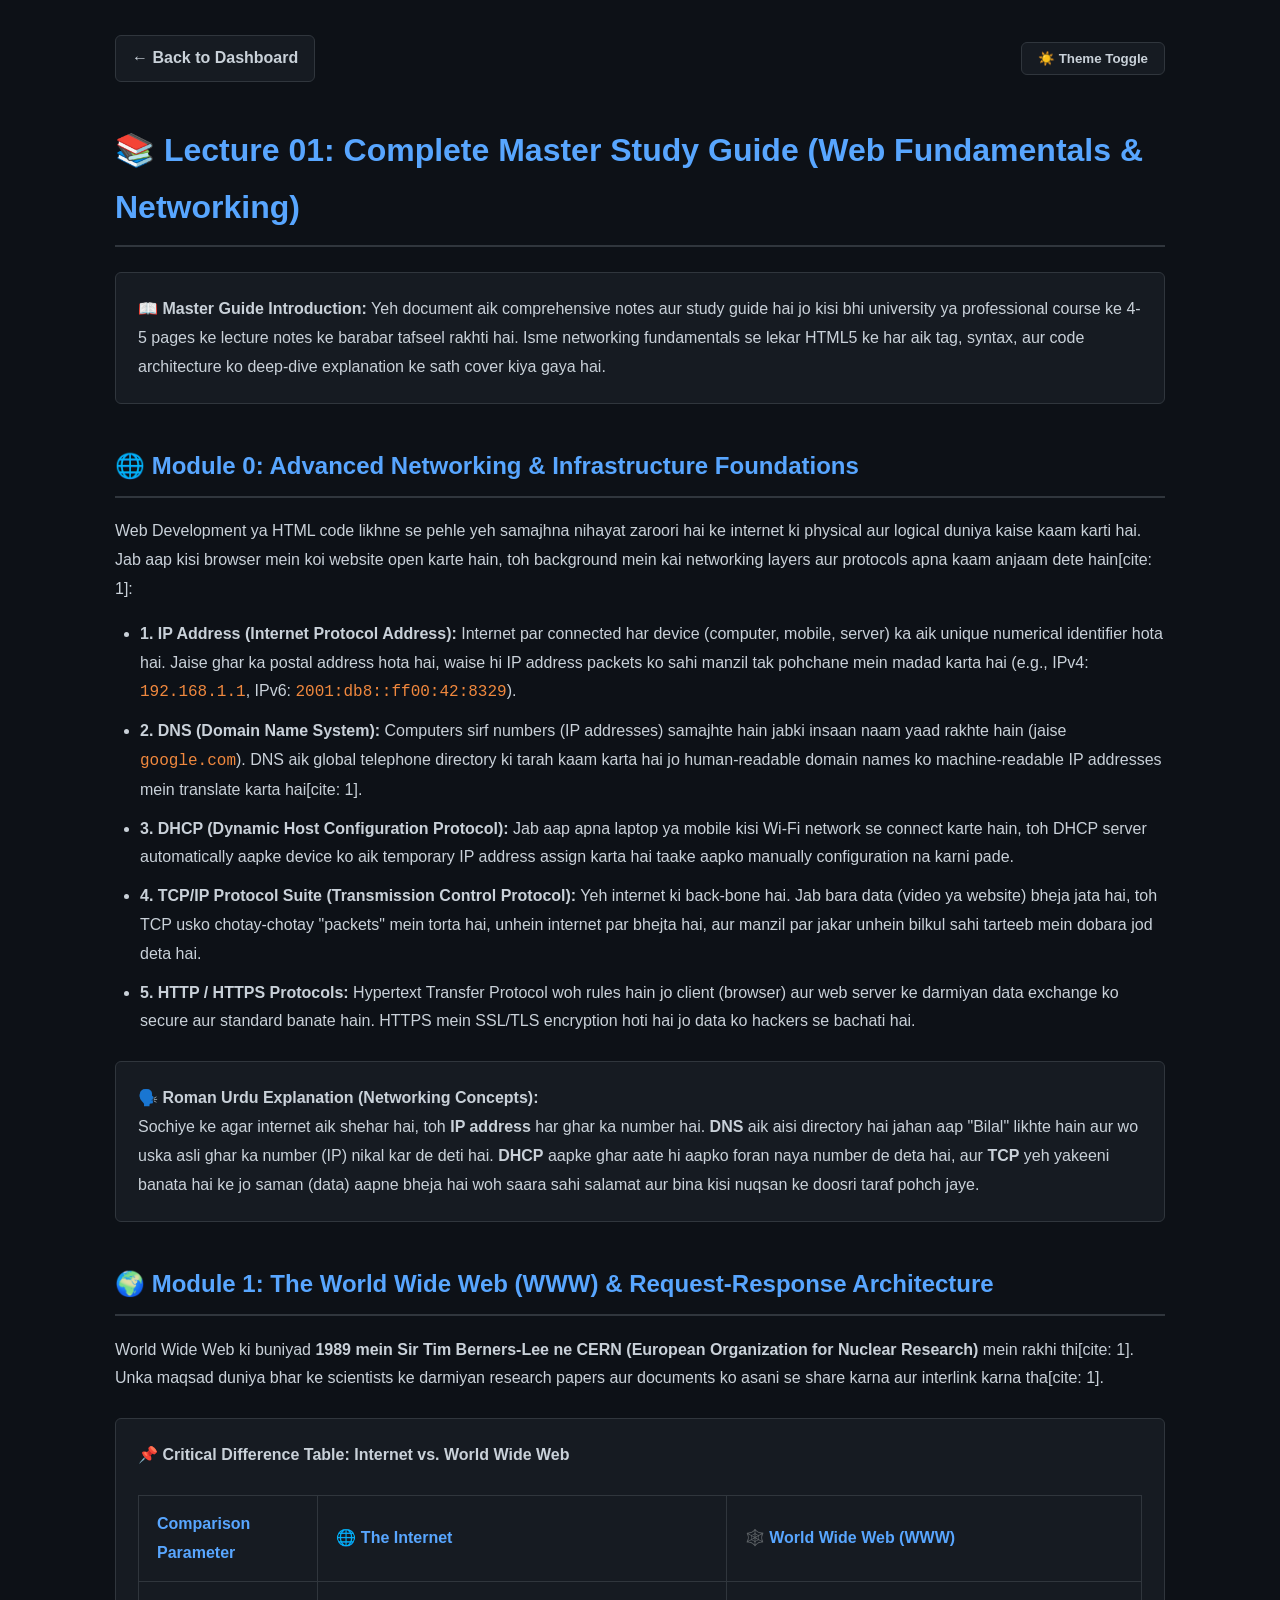
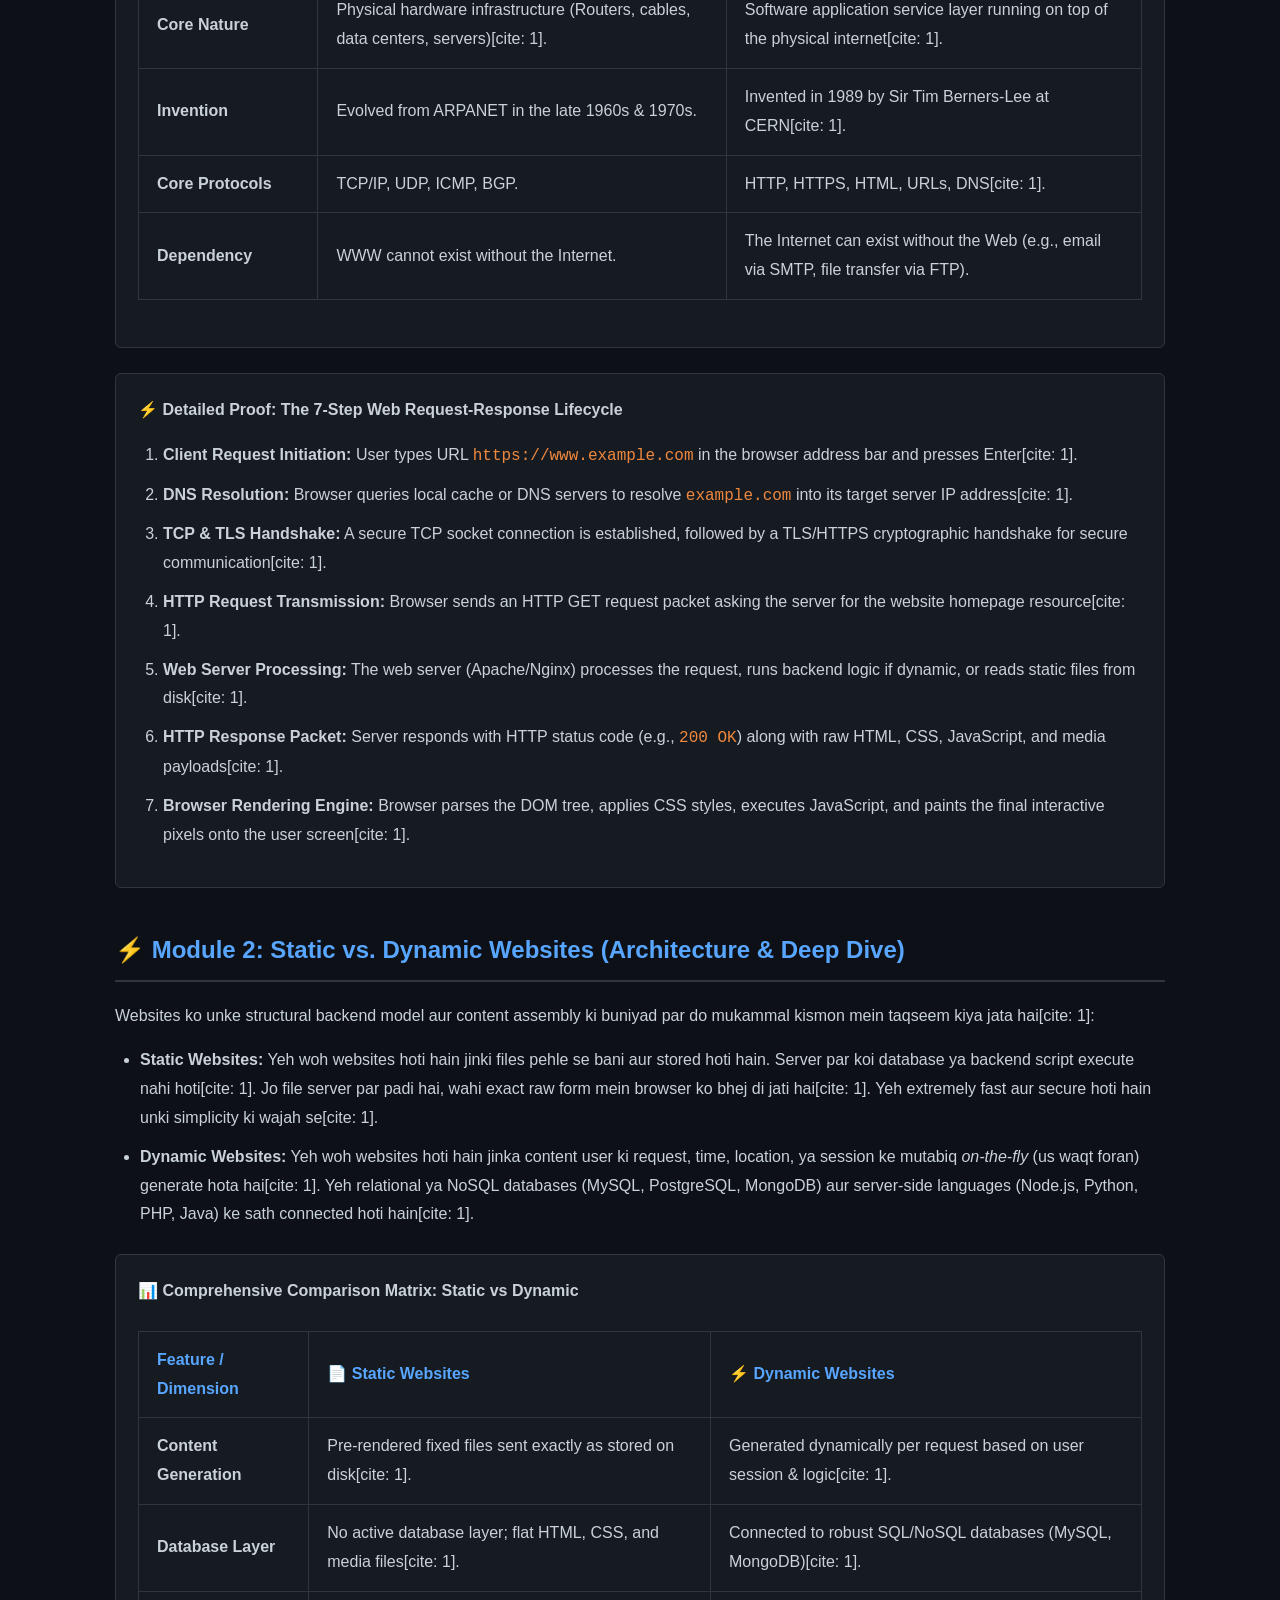
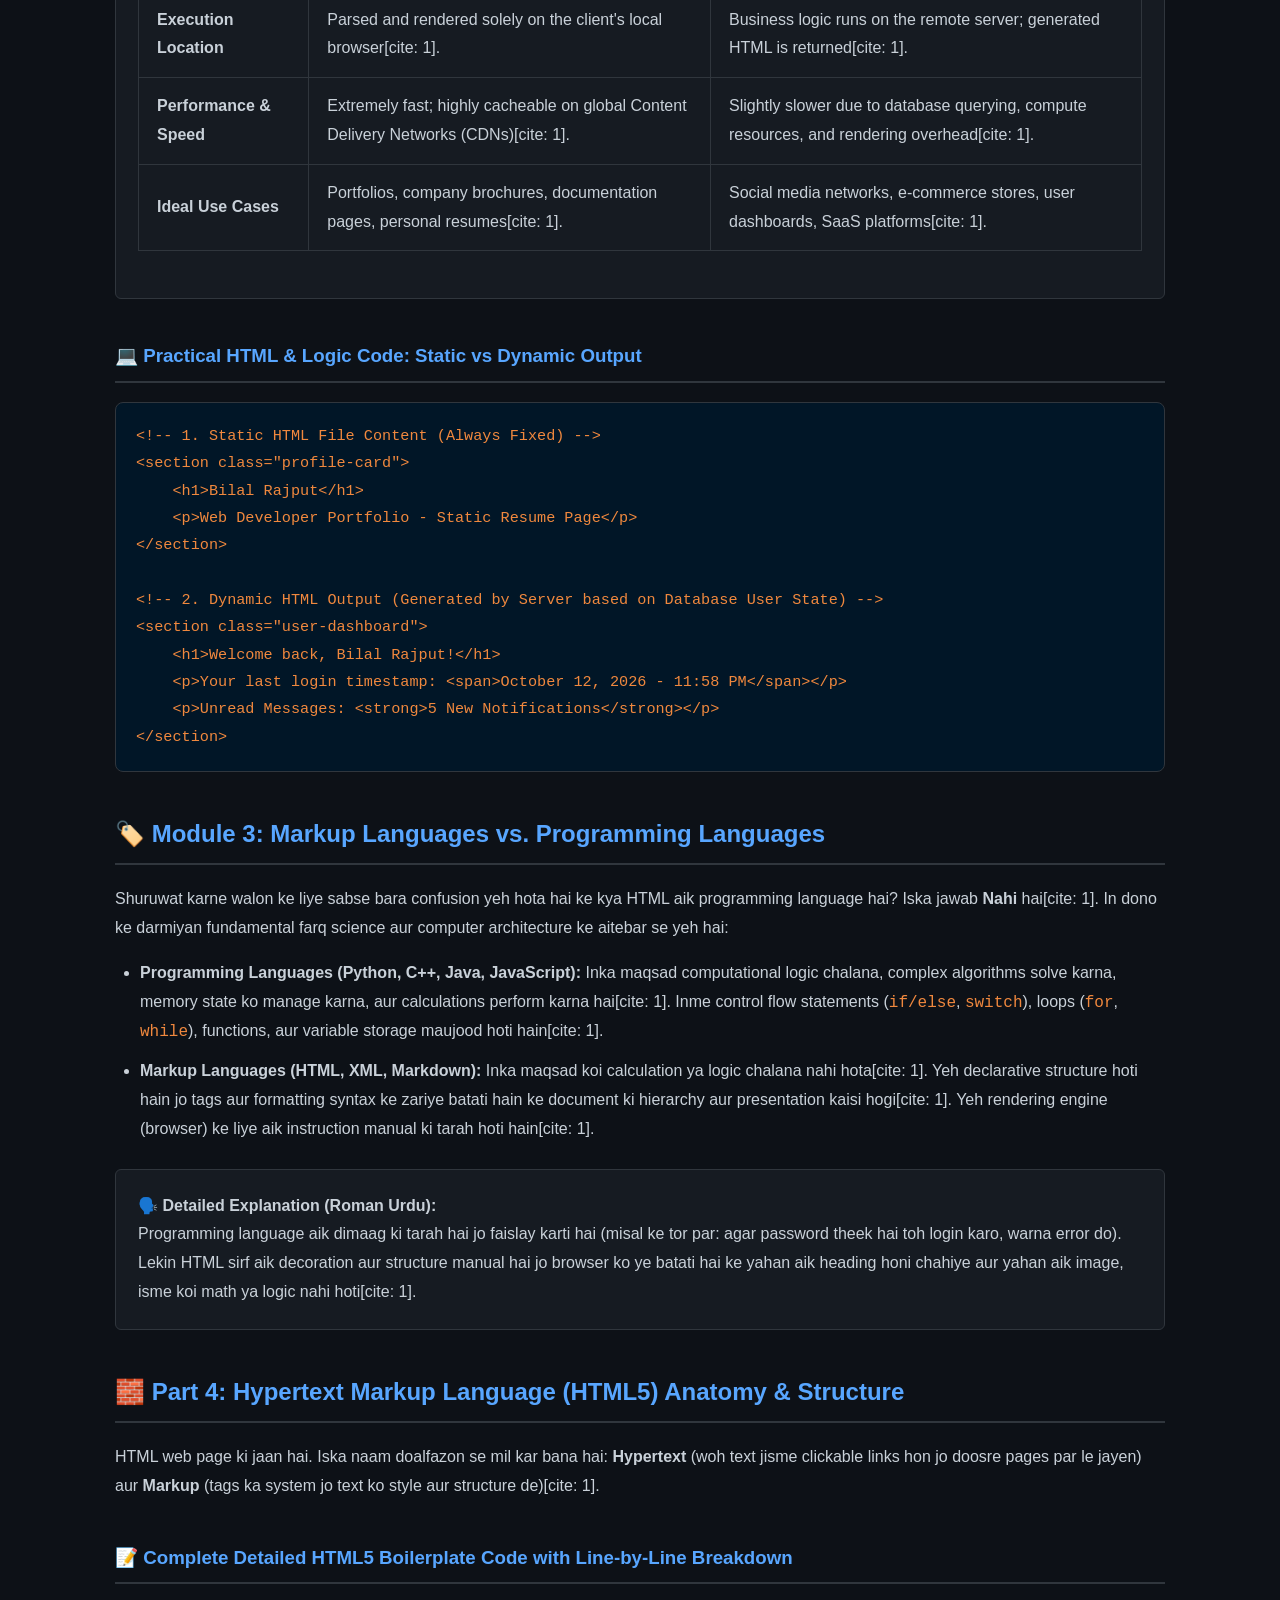
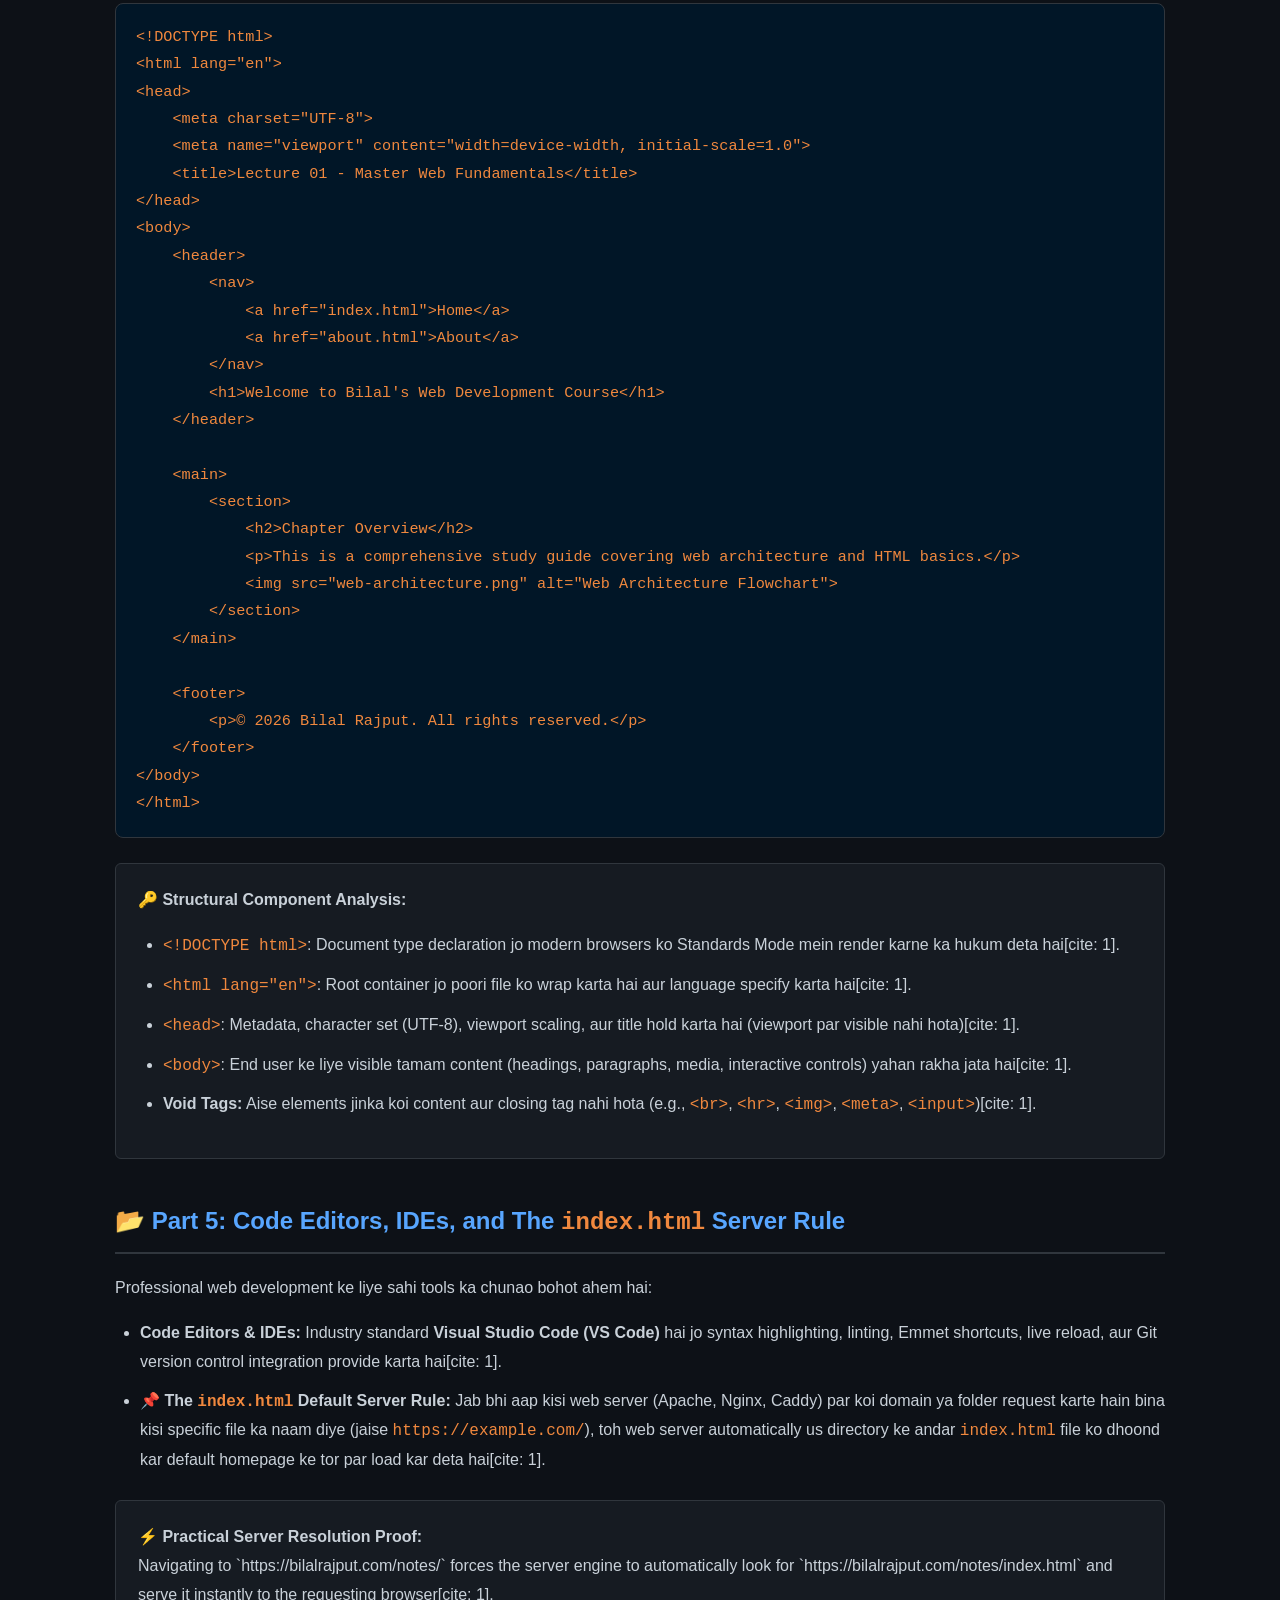
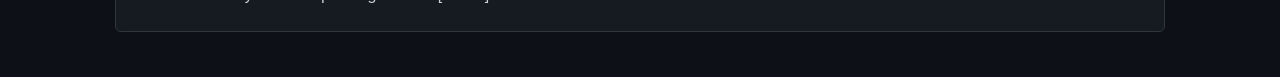
==== commit c6975a6b: "Update lec-1.html" ====
--- a/lec-1.html
+++ b/lec-1.html
@@ -3,17 +3,23 @@
 <head>
     <meta charset="UTF-8">
     <meta name="viewport" content="width=device-width, initial-scale=1.0">
-    <title>Lecture 01 - Web Fundamentals</title>
+    <title>Lecture 01 - Master Comprehensive Study Guide (4-5 Pages Detailed)</title>
     <link rel="stylesheet" href="style.css">
     <style>
-        body { max-width: 850px; margin: 0 auto; padding: 25px; }
+        body { max-width: 1050px; margin: 0 auto; padding: 35px; font-family: 'Segoe UI', Tahoma, Geneva, Verdana, sans-serif; line-height: 1.8; }
         .top-nav { display: flex; justify-content: space-between; margin-bottom: 25px; align-items: center; }
         .back-btn { padding: 8px 16px; background: var(--card-bg); border: 1px solid var(--border-color); border-radius: 6px; color: var(--text-color); font-weight: bold; text-decoration: none; }
-        h1, h2 { color: var(--accent-color); border-bottom: 1px solid var(--border-color); padding-bottom: 8px; }
-        .highlight { background-color: var(--card-bg); border-left: 4px solid var(--accent-color); padding: 15px; margin: 15px 0; border-radius: 4px; border: 1px solid var(--border-color); }
-        .urdu-exp { background-color: var(--card-bg); border-left: 4px solid #238636; padding: 15px; margin: 15px 0; border-radius: 4px; border: 1px solid var(--border-color); }
-        pre { background-color: var(--card-bg); padding: 15px; border-radius: 6px; overflow-x: auto; border: 1px solid var(--border-color); }
-        code { color: #f0883e; font-family: monospace; }
+        h1, h2, h3, h4 { color: var(--accent-color); border-bottom: 2px solid var(--border-color); padding-bottom: 8px; margin-top: 40px; }
+        .highlight-box { background-color: var(--card-bg); border-left: 6px solid var(--accent-color); padding: 22px; margin: 25px 0; border-radius: 6px; border: 1px solid var(--border-color); }
+        .urdu-box { background-color: var(--card-bg); border-left: 6px solid #238636; padding: 22px; margin: 25px 0; border-radius: 6px; border: 1px solid var(--border-color); }
+        .proof-box { background-color: var(--card-bg); border-left: 6px solid #d29922; padding: 22px; margin: 25px 0; border-radius: 6px; border: 1px solid var(--border-color); }
+        pre { background-color: #011627; color: #e6edf3; padding: 20px; border-radius: 8px; overflow-x: auto; border: 1px solid var(--border-color); font-family: Consolas, monospace; font-size: 0.95rem; }
+        code { color: #f0883e; font-family: Consolas, monospace; }
+        table { width: 100%; border-collapse: collapse; margin: 25px 0; }
+        th, td { padding: 14px 18px; border: 1px solid var(--border-color); text-align: left; }
+        th { background-color: var(--card-bg); color: var(--accent-color); }
+        ul, ol { padding-left: 25px; }
+        li { margin-bottom: 10px; }
     </style>
 </head>
 <body>
@@ -23,31 +29,215 @@
     <button onclick="toggleTheme()" class="back-btn" id="themeBtn">☀️ Theme Toggle</button>
 </div>
 
-<h1>📚 Lecture 01: Web Development Fundamentals</h1>
-
-<div class="highlight">
-    <strong>Topic Overview:</strong> World Wide Web, Internet vs Web, Static vs Dynamic Sites, HTML Structure[cite: 1].
-</div>
-
-<h2>1. World Wide Web (WWW)</h2>
-<p>Invented in 1989 by Sir Tim Berners-Lee at CERN. It is an information system where resources are identified by URLs and accessed over the Internet[cite: 1].</p>
-
-<div class="urdu-exp">
-    <strong>🗣️ Roman Urdu Explanation:</strong><br>
-    World Wide Web ko 1989 mein Sir Tim Berners-Lee ne CERN mein ijaad kiya tha[cite: 1]. Internet physical cables aur hardware ka jaal hai[cite: 1], jabke Web aik service hai jo internet ke upar chalti hai[cite: 1].
-</div>
-
-<h2>2. Standard HTML Boilerplate</h2>
+<h1>📚 Lecture 01: Complete Master Study Guide (Web Fundamentals & Networking)</h1>
+
+<div class="highlight-box">
+    <strong>📖 Master Guide Introduction:</strong> Yeh document aik comprehensive notes aur study guide hai jo kisi bhi university ya professional course ke 4-5 pages ke lecture notes ke barabar tafseel rakhti hai. Isme networking fundamentals se lekar HTML5 ke har aik tag, syntax, aur code architecture ko deep-dive explanation ke sath cover kiya gaya hai.
+</div>
+
+
+<!-- ================= MODULE 0: NETWORKING BASICS ================= -->
+<h2>🌐 Module 0: Advanced Networking & Infrastructure Foundations</h2>
+<p>Web Development ya HTML code likhne se pehle yeh samajhna nihayat zaroori hai ke internet ki physical aur logical duniya kaise kaam karti hai. Jab aap kisi browser mein koi website open karte hain, toh background mein kai networking layers aur protocols apna kaam anjaam dete hain[cite: 1]:</p>
+
+<ul>
+    <li><strong>1. IP Address (Internet Protocol Address):</strong> Internet par connected har device (computer, mobile, server) ka aik unique numerical identifier hota hai. Jaise ghar ka postal address hota hai, waise hi IP address packets ko sahi manzil tak pohchane mein madad karta hai (e.g., IPv4: <code>192.168.1.1</code>, IPv6: <code>2001:db8::ff00:42:8329</code>).</li>
+    <li><strong>2. DNS (Domain Name System):</strong> Computers sirf numbers (IP addresses) samajhte hain jabki insaan naam yaad rakhte hain (jaise <code>google.com</code>). DNS aik global telephone directory ki tarah kaam karta hai jo human-readable domain names ko machine-readable IP addresses mein translate karta hai[cite: 1].</li>
+    <li><strong>3. DHCP (Dynamic Host Configuration Protocol):</strong> Jab aap apna laptop ya mobile kisi Wi-Fi network se connect karte hain, toh DHCP server automatically aapke device ko aik temporary IP address assign karta hai taake aapko manually configuration na karni pade.</li>
+    <li><strong>4. TCP/IP Protocol Suite (Transmission Control Protocol):</strong> Yeh internet ki back-bone hai. Jab bara data (video ya website) bheja jata hai, toh TCP usko chotay-chotay "packets" mein torta hai, unhein internet par bhejta hai, aur manzil par jakar unhein bilkul sahi tarteeb mein dobara jod deta hai.</li>
+    <li><strong>5. HTTP / HTTPS Protocols:</strong> Hypertext Transfer Protocol woh rules hain jo client (browser) aur web server ke darmiyan data exchange ko secure aur standard banate hain. HTTPS mein SSL/TLS encryption hoti hai jo data ko hackers se bachati hai.</li>
+</ul>
+
+<div class="urdu-box">
+    <strong>🗣️ Roman Urdu Explanation (Networking Concepts):</strong><br>
+    Sochiye ke agar internet aik shehar hai, toh <strong>IP address</strong> har ghar ka number hai. <strong>DNS</strong> aik aisi directory hai jahan aap "Bilal" likhte hain aur wo uska asli ghar ka number (IP) nikal kar de deti hai. <strong>DHCP</strong> aapke ghar aate hi aapko foran naya number de deta hai, aur <strong>TCP</strong> yeh yakeeni banata hai ke jo saman (data) aapne bheja hai woh saara sahi salamat aur bina kisi nuqsan ke doosri taraf pohch jaye.
+</div>
+
+
+<!-- ================= MODULE 1: WWW & ARCHITECTURE ================= -->
+<h2>🌍 Module 1: The World Wide Web (WWW) & Request-Response Architecture</h2>
+<p>World Wide Web ki buniyad <strong>1989 mein Sir Tim Berners-Lee ne CERN (European Organization for Nuclear Research)</strong> mein rakhi thi[cite: 1]. Unka maqsad duniya bhar ke scientists ke darmiyan research papers aur documents ko asani se share karna aur interlink karna tha[cite: 1].</p>
+
+<div class="highlight-box">
+    <strong>📌 Critical Difference Table: Internet vs. World Wide Web</strong>
+    <table>
+        <tr>
+            <th>Comparison Parameter</th>
+            <th>🌐 The Internet</th>
+            <th>🕸️ World Wide Web (WWW)</th>
+        </tr>
+        <tr>
+            <td><strong>Core Nature</strong></td>
+            <td>Physical hardware infrastructure (Routers, cables, data centers, servers)[cite: 1].</td>
+            <td>Software application service layer running on top of the physical internet[cite: 1].</td>
+        </tr>
+        <tr>
+            <td><strong>Invention</strong></td>
+            <td>Evolved from ARPANET in the late 1960s & 1970s.</td>
+            <td>Invented in 1989 by Sir Tim Berners-Lee at CERN[cite: 1].</td>
+        </tr>
+        <tr>
+            <td><strong>Core Protocols</strong></td>
+            <td>TCP/IP, UDP, ICMP, BGP.</td>
+            <td>HTTP, HTTPS, HTML, URLs, DNS[cite: 1].</td>
+        </tr>
+        <tr>
+            <td><strong>Dependency</strong></td>
+            <td>WWW cannot exist without the Internet.</td>
+            <td>The Internet can exist without the Web (e.g., email via SMTP, file transfer via FTP).</td>
+        </tr>
+    </table>
+</div>
+
+<div class="proof-box">
+    <strong>⚡ Detailed Proof: The 7-Step Web Request-Response Lifecycle</strong>
+    <ol>
+        <li><strong>Client Request Initiation:</strong> User types URL <code>https://www.example.com</code> in the browser address bar and presses Enter[cite: 1].</li>
+        <li><strong>DNS Resolution:</strong> Browser queries local cache or DNS servers to resolve <code>example.com</code> into its target server IP address[cite: 1].</li>
+        <li><strong>TCP & TLS Handshake:</strong> A secure TCP socket connection is established, followed by a TLS/HTTPS cryptographic handshake for secure communication[cite: 1].</li>
+        <li><strong>HTTP Request Transmission:</strong> Browser sends an HTTP GET request packet asking the server for the website homepage resource[cite: 1].</li>
+        <li><strong>Web Server Processing:</strong> The web server (Apache/Nginx) processes the request, runs backend logic if dynamic, or reads static files from disk[cite: 1].</li>
+        <li><strong>HTTP Response Packet:</strong> Server responds with HTTP status code (e.g., <code>200 OK</code>) along with raw HTML, CSS, JavaScript, and media payloads[cite: 1].</li>
+        <li><strong>Browser Rendering Engine:</strong> Browser parses the DOM tree, applies CSS styles, executes JavaScript, and paints the final interactive pixels onto the user screen[cite: 1].</li>
+    </ol>
+</div>
+
+
+<!-- ================= MODULE 2: STATIC VS DYNAMIC ================= -->
+<h2>⚡ Module 2: Static vs. Dynamic Websites (Architecture & Deep Dive)</h2>
+<p>Websites ko unke structural backend model aur content assembly ki buniyad par do mukammal kismon mein taqseem kiya jata hai[cite: 1]:</p>
+
+<ul>
+    <li><strong>Static Websites:</strong> Yeh woh websites hoti hain jinki files pehle se bani aur stored hoti hain. Server par koi database ya backend script execute nahi hoti[cite: 1]. Jo file server par padi hai, wahi exact raw form mein browser ko bhej di jati hai[cite: 1]. Yeh extremely fast aur secure hoti hain unki simplicity ki wajah se[cite: 1].</li>
+    <li><strong>Dynamic Websites:</strong> Yeh woh websites hoti hain jinka content user ki request, time, location, ya session ke mutabiq <em>on-the-fly</em> (us waqt foran) generate hota hai[cite: 1]. Yeh relational ya NoSQL databases (MySQL, PostgreSQL, MongoDB) aur server-side languages (Node.js, Python, PHP, Java) ke sath connected hoti hain[cite: 1].</li>
+</ul>
+
+<div class="highlight-box">
+    <strong>📊 Comprehensive Comparison Matrix: Static vs Dynamic</strong>
+    <table>
+        <tr>
+            <th>Feature / Dimension</th>
+            <th>📄 Static Websites</th>
+            <th>⚡ Dynamic Websites</th>
+        </tr>
+        <tr>
+            <td><strong>Content Generation</strong></td>
+            <td>Pre-rendered fixed files sent exactly as stored on disk[cite: 1].</td>
+            <td>Generated dynamically per request based on user session & logic[cite: 1].</td>
+        </tr>
+        <tr>
+            <td><strong>Database Layer</strong></td>
+            <td>No active database layer; flat HTML, CSS, and media files[cite: 1].</td>
+            <td>Connected to robust SQL/NoSQL databases (MySQL, MongoDB)[cite: 1].</td>
+        </tr>
+        <tr>
+            <td><strong>Execution Location</strong></td>
+            <td>Parsed and rendered solely on the client's local browser[cite: 1].</td>
+            <td>Business logic runs on the remote server; generated HTML is returned[cite: 1].</td>
+        </tr>
+        <tr>
+            <td><strong>Performance & Speed</strong></td>
+            <td>Extremely fast; highly cacheable on global Content Delivery Networks (CDNs)[cite: 1].</td>
+            <td>Slightly slower due to database querying, compute resources, and rendering overhead[cite: 1].</td>
+        </tr>
+        <tr>
+            <td><strong>Ideal Use Cases</strong></td>
+            <td>Portfolios, company brochures, documentation pages, personal resumes[cite: 1].</td>
+            <td>Social media networks, e-commerce stores, user dashboards, SaaS platforms[cite: 1].</td>
+        </tr>
+    </table>
+</div>
+
+<h3>💻 Practical HTML & Logic Code: Static vs Dynamic Output</h3>
+<pre><code>&lt;!-- 1. Static HTML File Content (Always Fixed) --&gt;
+&lt;section class="profile-card"&gt;
+    &lt;h1&gt;Bilal Rajput&lt;/h1&gt;
+    &lt;p&gt;Web Developer Portfolio - Static Resume Page&lt;/p&gt;
+&lt;/section&gt;
+
+&lt;!-- 2. Dynamic HTML Output (Generated by Server based on Database User State) --&gt;
+&lt;section class="user-dashboard"&gt;
+    &lt;h1&gt;Welcome back, Bilal Rajput!&lt;/h1&gt;
+    &lt;p&gt;Your last login timestamp: &lt;span&gt;October 12, 2026 - 11:58 PM&lt;/span&gt;&lt;/p&gt;
+    &lt;p&gt;Unread Messages: &lt;strong&gt;5 New Notifications&lt;/strong&gt;&lt;/p&gt;
+&lt;/section&gt;</code></pre>
+
+
+<!-- ================= MODULE 3: MARKUP VS PROGRAMMING ================= -->
+<h2>🏷️ Module 3: Markup Languages vs. Programming Languages</h2>
+<p>Shuruwat karne walon ke liye sabse bara confusion yeh hota hai ke kya HTML aik programming language hai? Iska jawab <strong>Nahi</strong> hai[cite: 1]. In dono ke darmiyan fundamental farq science aur computer architecture ke aitebar se yeh hai:</p>
+
+<ul>
+    <li><strong>Programming Languages (Python, C++, Java, JavaScript):</strong> Inka maqsad computational logic chalana, complex algorithms solve karna, memory state ko manage karna, aur calculations perform karna hai[cite: 1]. Inme control flow statements (<code>if/else</code>, <code>switch</code>), loops (<code>for</code>, <code>while</code>), functions, aur variable storage maujood hoti hain[cite: 1].</li>
+    <li><strong>Markup Languages (HTML, XML, Markdown):</strong> Inka maqsad koi calculation ya logic chalana nahi hota[cite: 1]. Yeh declarative structure hoti hain jo tags aur formatting syntax ke zariye batati hain ke document ki hierarchy aur presentation kaisi hogi[cite: 1]. Yeh rendering engine (browser) ke liye aik instruction manual ki tarah hoti hain[cite: 1].</li>
+</ul>
+
+<div class="urdu-box">
+    <strong>🗣️ Detailed Explanation (Roman Urdu):</strong><br>
+    Programming language aik dimaag ki tarah hai jo faislay karti hai (misal ke tor par: agar password theek hai toh login karo, warna error do). Lekin HTML sirf aik decoration aur structure manual hai jo browser ko ye batati hai ke yahan aik heading honi chahiye aur yahan aik image, isme koi math ya logic nahi hoti[cite: 1].
+</div>
+
+
+<!-- ================= MODULE 4: HTML ANATOMY & CODE ================= -->
+<h2>🧱 Part 4: Hypertext Markup Language (HTML5) Anatomy & Structure</h2>
+<p>HTML web page ki jaan hai. Iska naam doalfazon se mil kar bana hai: <strong>Hypertext</strong> (woh text jisme clickable links hon jo doosre pages par le jayen) aur <strong>Markup</strong> (tags ka system jo text ko style aur structure de)[cite: 1].</p>
+
+<h3>📝 Complete Detailed HTML5 Boilerplate Code with Line-by-Line Breakdown</h3>
 <pre><code>&lt;!DOCTYPE html&gt;
 &lt;html lang="en"&gt;
 &lt;head&gt;
     &lt;meta charset="UTF-8"&gt;
-    &lt;title&gt;Lecture 01&lt;/title&gt;
+    &lt;meta name="viewport" content="width=device-width, initial-scale=1.0"&gt;
+    &lt;title&gt;Lecture 01 - Master Web Fundamentals&lt;/title&gt;
 &lt;/head&gt;
 &lt;body&gt;
-    &lt;h1&gt;Welcome Bilal&lt;/h1&gt;
+    &lt;header&gt;
+        &lt;nav&gt;
+            &lt;a href="index.html"&gt;Home&lt;/a&gt;
+            &lt;a href="about.html"&gt;About&lt;/a&gt;
+        &lt;/nav&gt;
+        &lt;h1&gt;Welcome to Bilal's Web Development Course&lt;/h1&gt;
+    &lt;/header&gt;
+    
+    &lt;main&gt;
+        &lt;section&gt;
+            &lt;h2&gt;Chapter Overview&lt;/h2&gt;
+            &lt;p&gt;This is a comprehensive study guide covering web architecture and HTML basics.&lt;/p&gt;
+            &lt;img src="web-architecture.png" alt="Web Architecture Flowchart"&gt;
+        &lt;/section&gt;
+    &lt;/main&gt;
+
+    &lt;footer&gt;
+        &lt;p&gt;&copy; 2026 Bilal Rajput. All rights reserved.&lt;/p&gt;
+    &lt;/footer&gt;
 &lt;/body&gt;
 &lt;/html&gt;</code></pre>
+
+<div class="highlight-box">
+    <strong>🔑 Structural Component Analysis:</strong>
+    <ul>
+        <li><code>&lt;!DOCTYPE html&gt;</code>: Document type declaration jo modern browsers ko Standards Mode mein render karne ka hukum deta hai[cite: 1].</li>
+        <li><code>&lt;html lang="en"&gt;</code>: Root container jo poori file ko wrap karta hai aur language specify karta hai[cite: 1].</li>
+        <li><code>&lt;head&gt;</code>: Metadata, character set (UTF-8), viewport scaling, aur title hold karta hai (viewport par visible nahi hota)[cite: 1].</li>
+        <li><code>&lt;body&gt;</code>: End user ke liye visible tamam content (headings, paragraphs, media, interactive controls) yahan rakha jata hai[cite: 1].</li>
+        <li><strong>Void Tags:</strong> Aise elements jinka koi content aur closing tag nahi hota (e.g., <code>&lt;br&gt;</code>, <code>&lt;hr&gt;</code>, <code>&lt;img&gt;</code>, <code>&lt;meta&gt;</code>, <code>&lt;input&gt;</code>)[cite: 1].</li>
+    </ul>
+</div>
+
+
+<!-- ================= MODULE 5: EDITORS & SERVER ================= -->
+<h2>📂 Part 5: Code Editors, IDEs, and The <code>index.html</code> Server Rule</h2>
+<p>Professional web development ke liye sahi tools ka chunao bohot ahem hai:</p>
+
+<ul>
+    <li><strong>Code Editors & IDEs:</strong> Industry standard <strong>Visual Studio Code (VS Code)</strong> hai jo syntax highlighting, linting, Emmet shortcuts, live reload, aur Git version control integration provide karta hai[cite: 1].</li>
+    <li>📌 <strong>The <code>index.html</code> Default Server Rule:</strong> Jab bhi aap kisi web server (Apache, Nginx, Caddy) par koi domain ya folder request karte hain bina kisi specific file ka naam diye (jaise <code>https://example.com/</code>), toh web server automatically us directory ke andar <code>index.html</code> file ko dhoond kar default homepage ke tor par load kar deta hai[cite: 1].</li>
+</ul>
+
+<div class="proof-box">
+    <strong>⚡ Practical Server Resolution Proof:</strong><br>
+    Navigating to `https://bilalrajput.com/notes/` forces the server engine to automatically look for `https://bilalrajput.com/notes/index.html` and serve it instantly to the requesting browser[cite: 1].
+</div>
 
 <script>
     function toggleTheme() {
